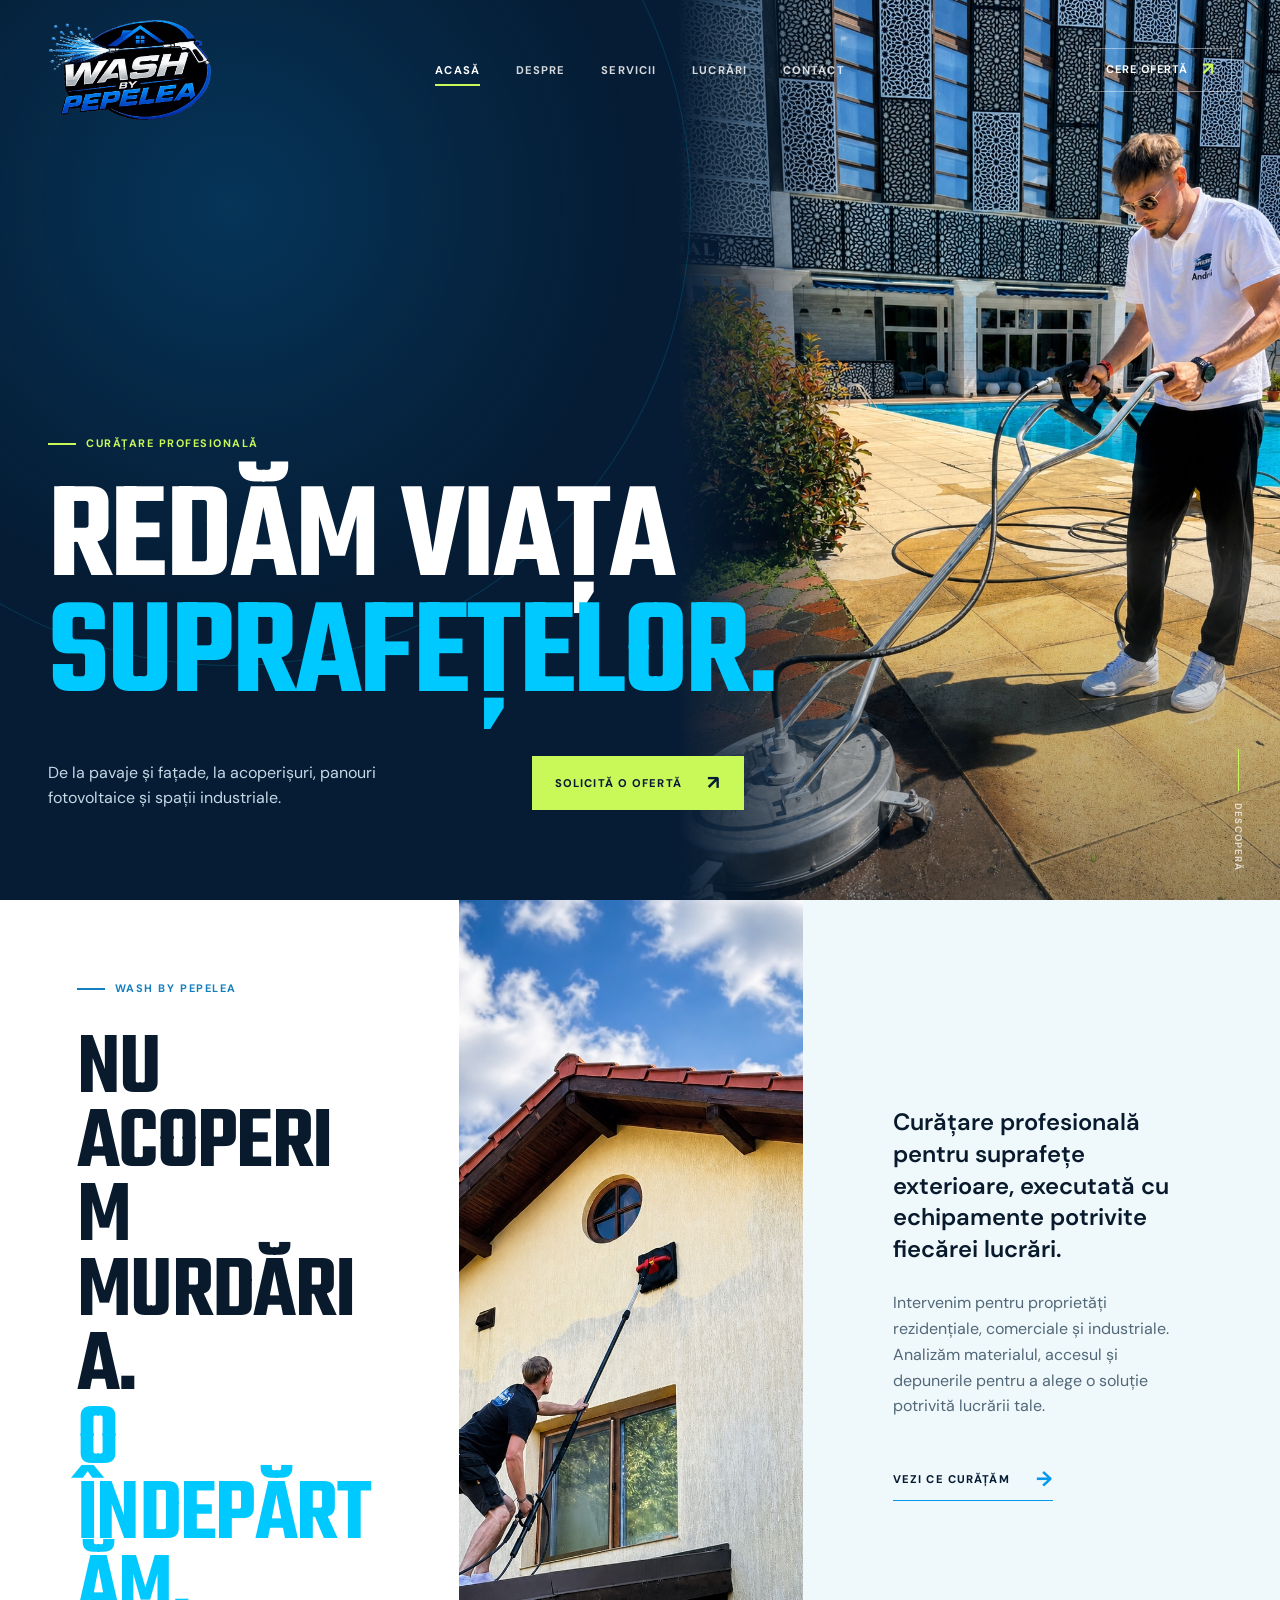
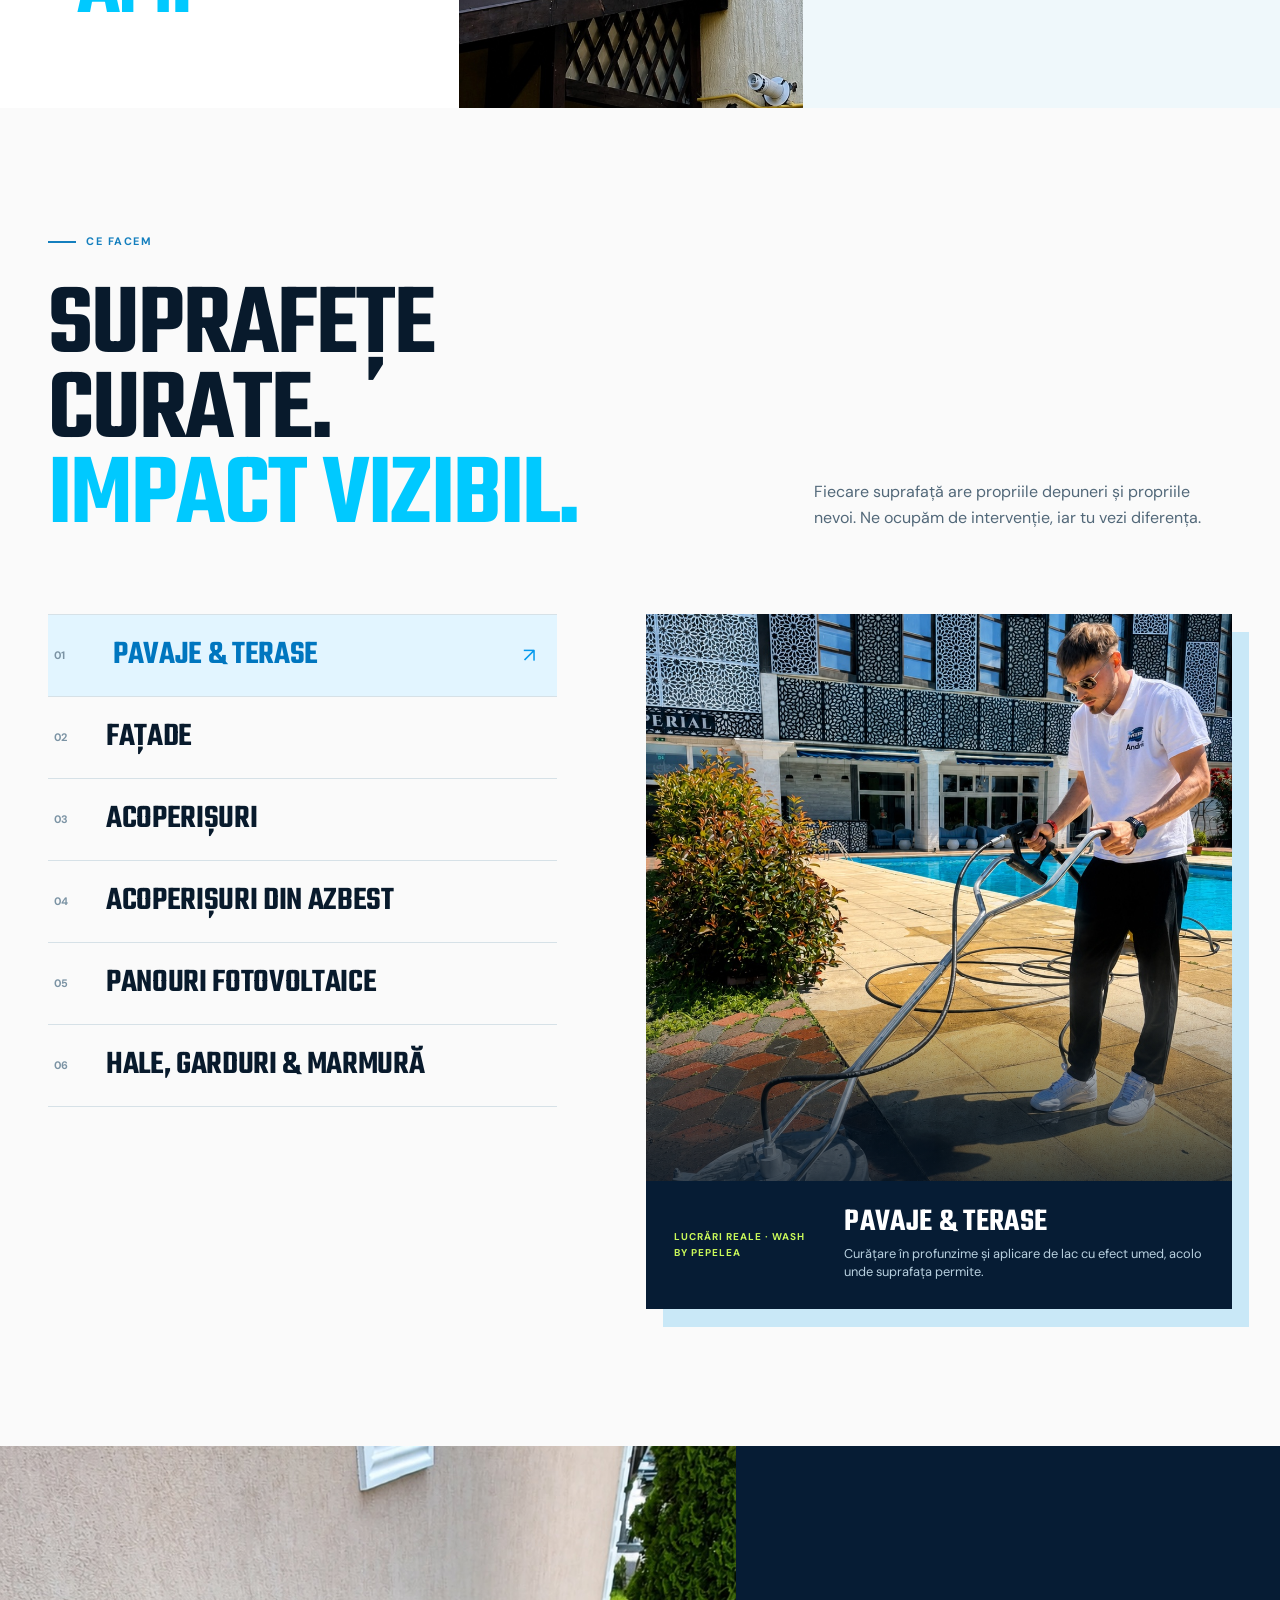
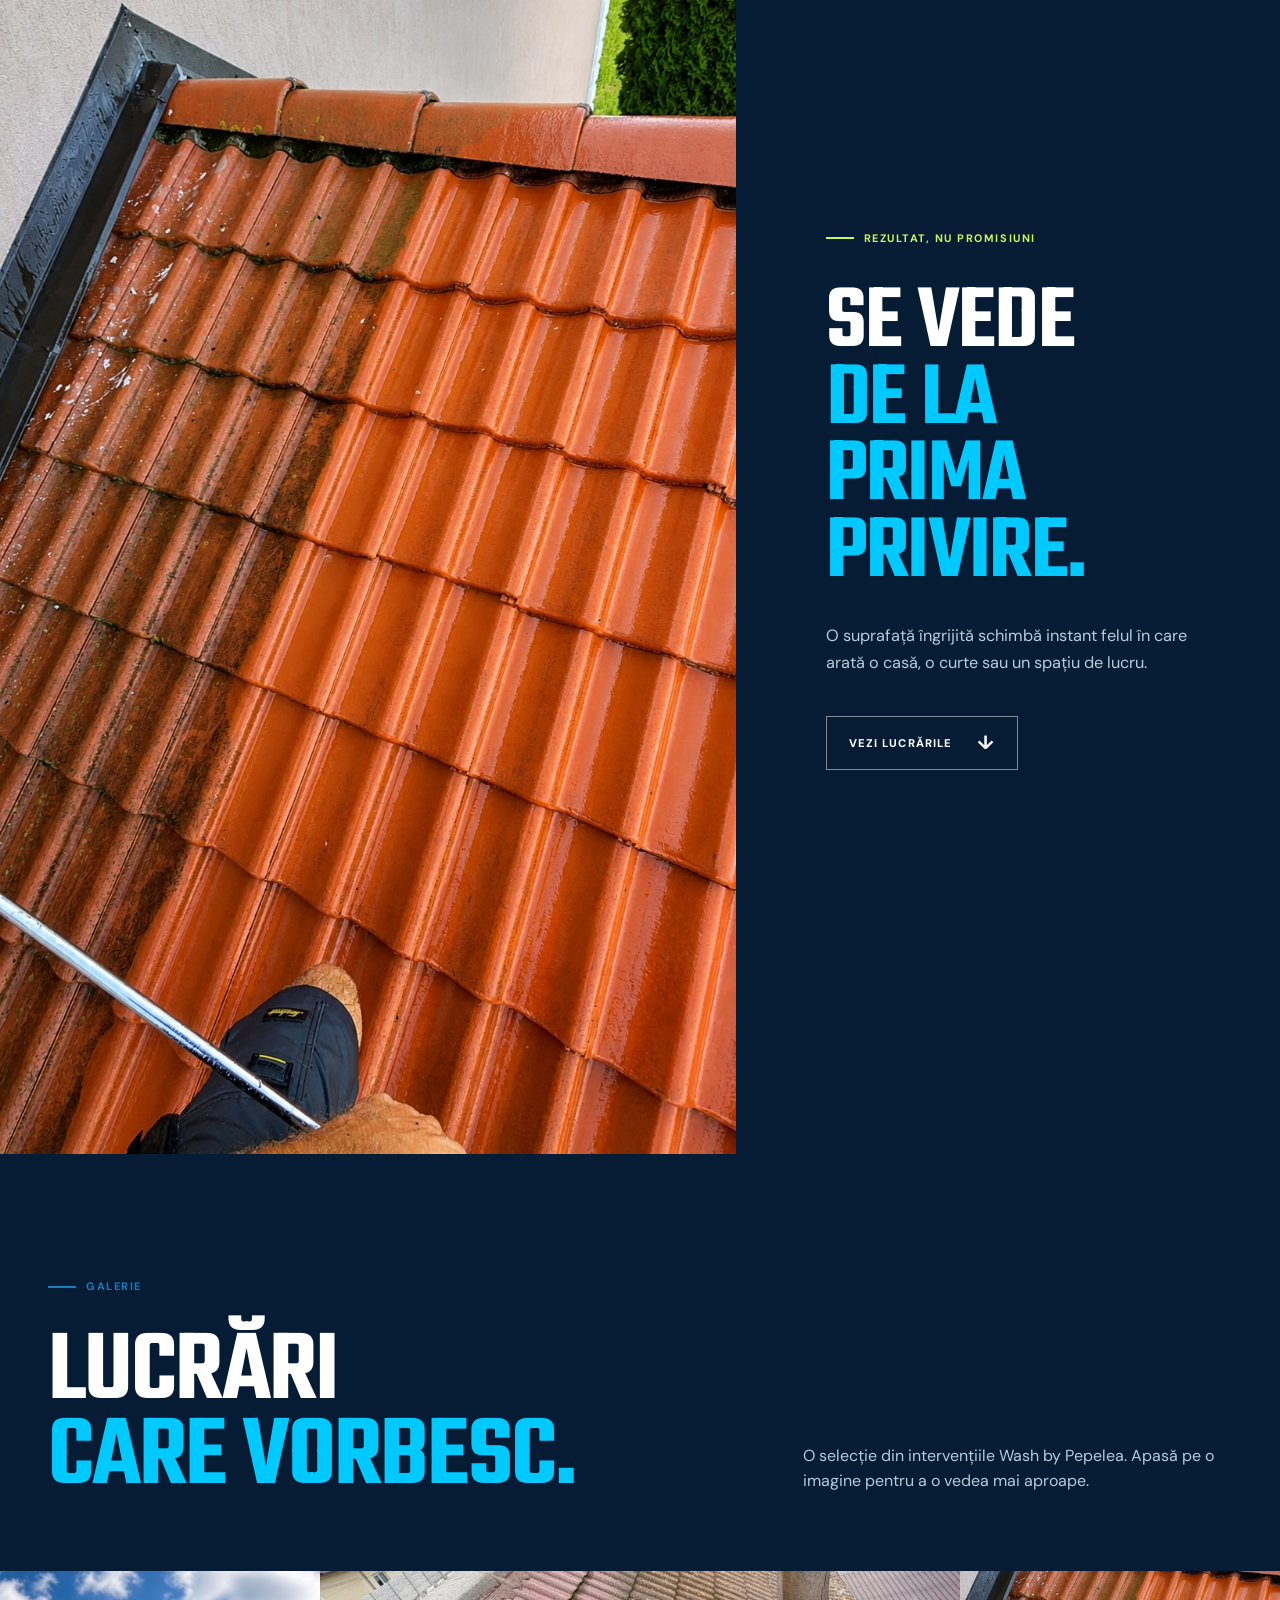
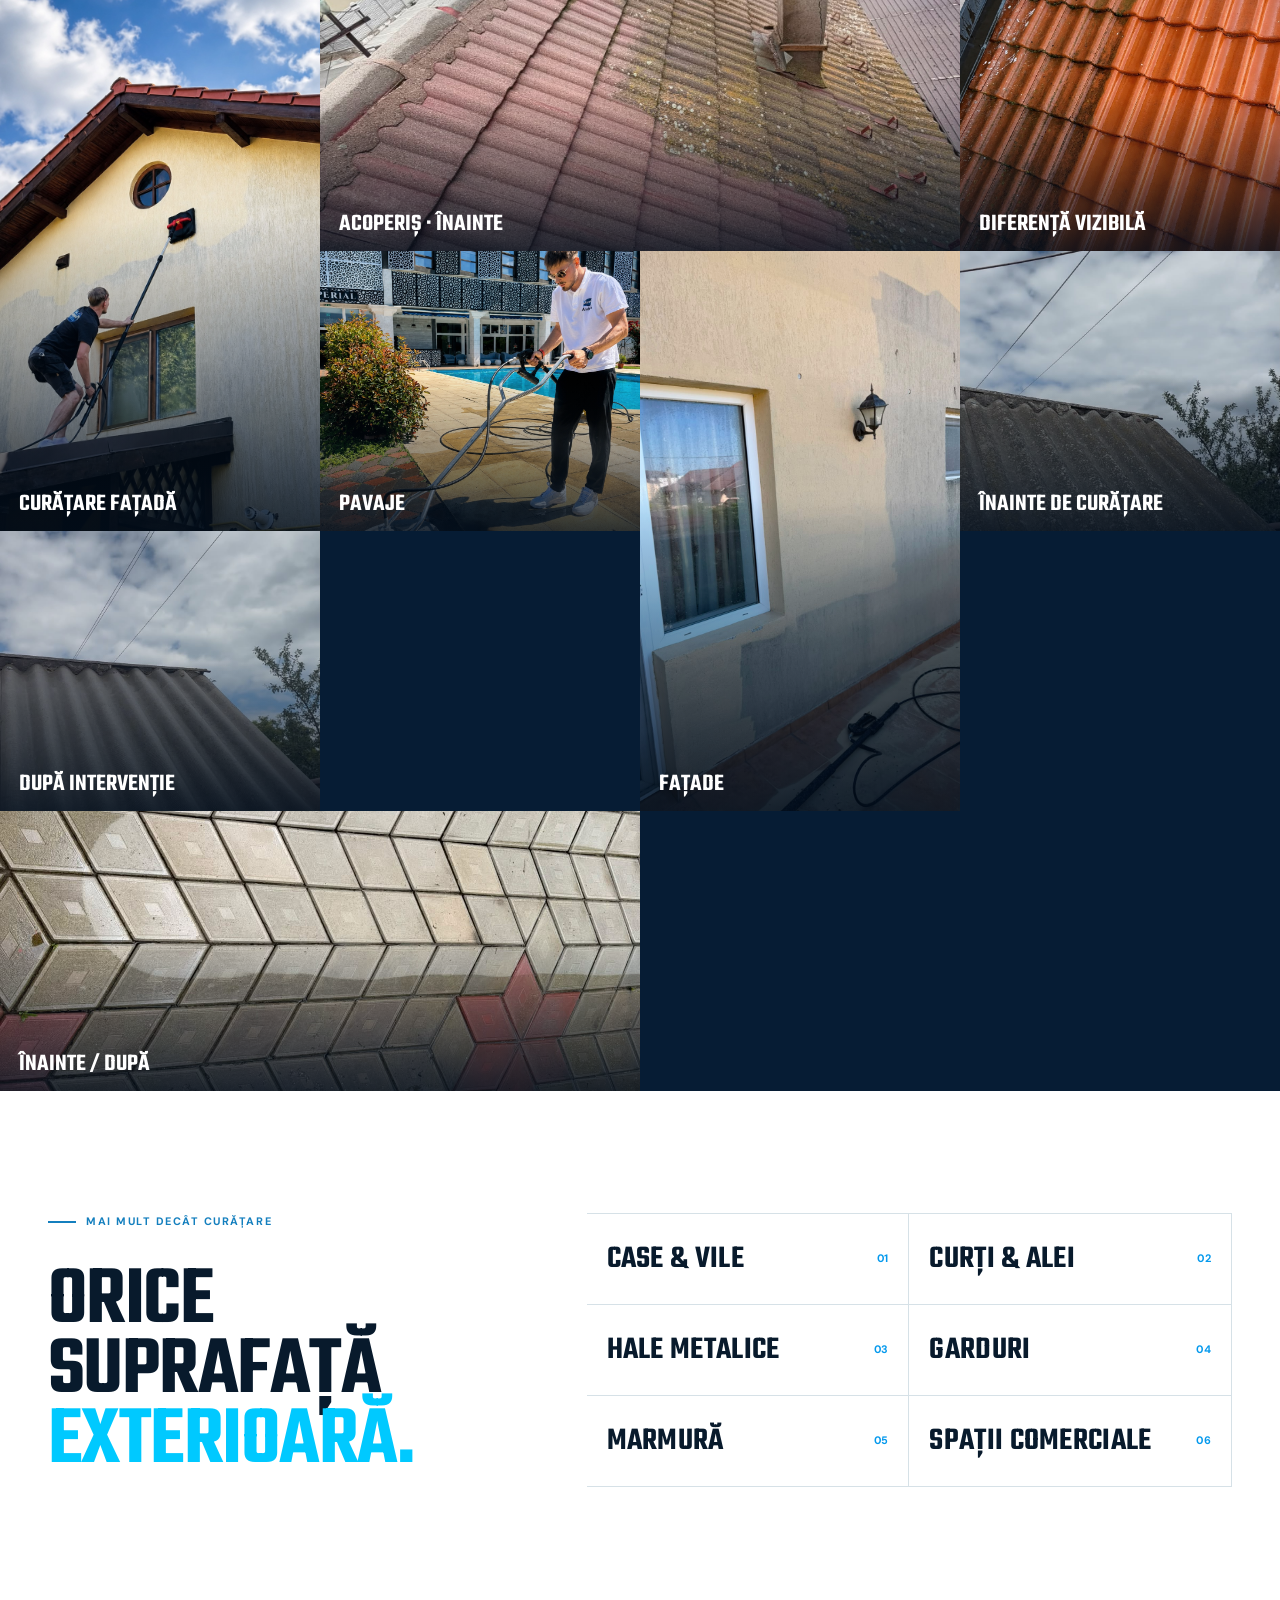
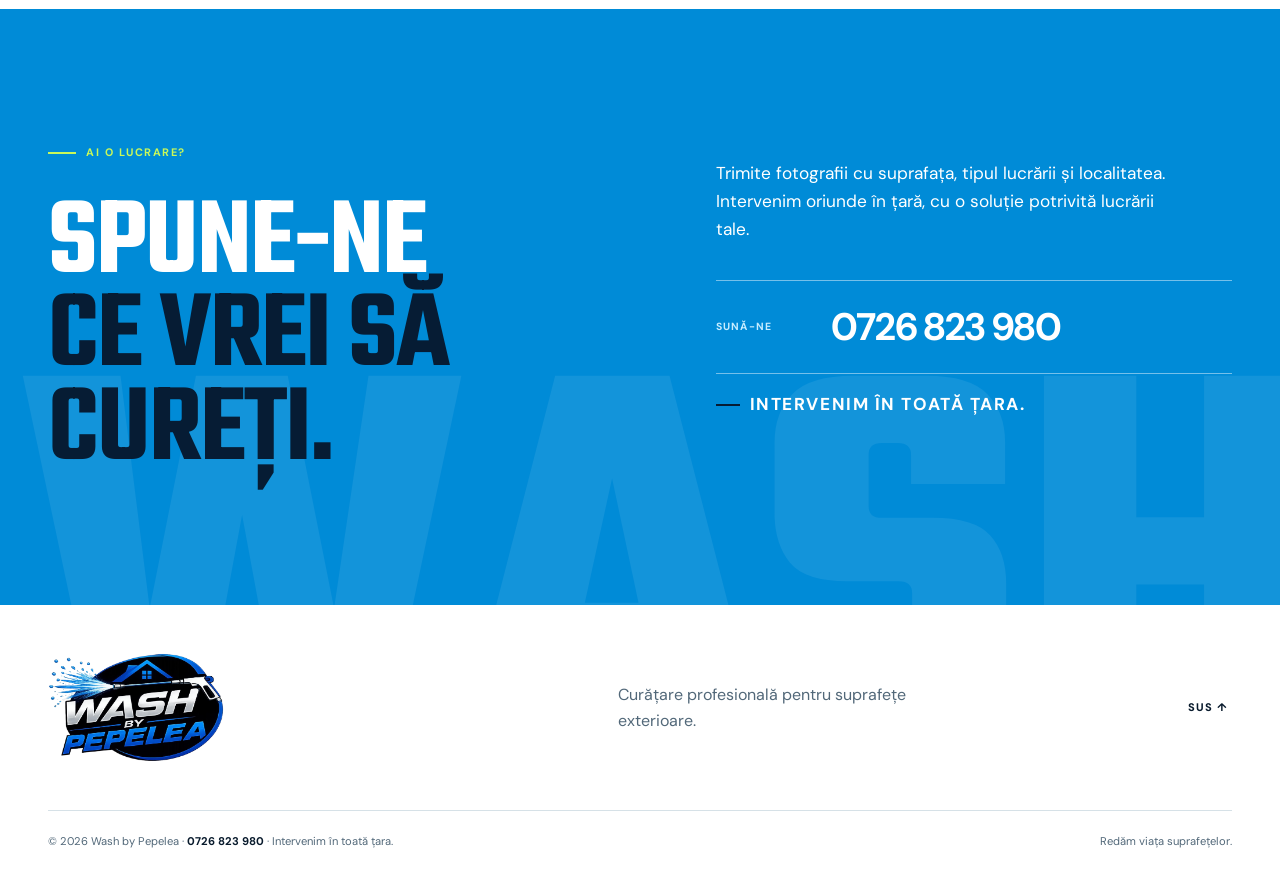
==== index.html @ 7934d878 "Add Wash by Pepelea contact number and national coverage" ====
<!doctype html>
<html lang="ro">
  <head>
    <meta charset="UTF-8" />
    <meta name="viewport" content="width=device-width, initial-scale=1.0" />
    <meta name="theme-color" content="#061c34" />
    <meta name="robots" content="index, follow" />
    <meta name="description" content="Wash by Pepelea redă viața suprafețelor: pavaje, fațade, acoperișuri, panouri fotovoltaice și suprafețe exterioare." />
    <meta property="og:type" content="website" />
    <meta property="og:locale" content="ro_RO" />
    <meta property="og:site_name" content="Wash by Pepelea" />
    <meta property="og:title" content="Wash by Pepelea | Redăm viața suprafețelor" />
    <meta property="og:description" content="Curățare profesională pentru pavaje, fațade, acoperișuri și multe alte suprafețe exterioare." />
    <meta property="og:url" content="https://site.invilabs.ro/washpepelea/" />
    <meta property="og:image" content="https://site.invilabs.ro/washpepelea/assets/wash-by-pepelea-logo.jpeg" />
    <meta name="twitter:card" content="summary_large_image" />
    <title>Wash by Pepelea | Redăm viața suprafețelor</title>
    <link rel="canonical" href="https://site.invilabs.ro/washpepelea/" />
    <script>
      if (window.location.hostname === "site.invilabs.ro") {
        const productionBase = document.createElement("base");
        productionBase.href = "/washpepelea/";
        document.head.append(productionBase);
      }
    </script>
    <link rel="preconnect" href="https://fonts.googleapis.com" />
    <link rel="preconnect" href="https://fonts.gstatic.com" crossorigin />
    <link href="https://fonts.googleapis.com/css2?family=DM+Sans:opsz,wght@9..40,400;9..40,500;9..40,600;9..40,700&family=Teko:wght@500;600;700&display=swap" rel="stylesheet" />
    <link rel="stylesheet" href="styles.css?v=20260821-11" />
  </head>
  <body>
    <a class="skip-link" href="#continut">Sari la conținut</a>

    <header class="site-header" data-header>
      <div class="nav-shell">
        <a class="brand" href="#acasa" aria-label="Wash by Pepelea — pagina principală">
          <img src="assets/wash-by-pepelea-logo-transparent.png" alt="Wash by Pepelea" width="164" height="102" />
        </a>
        <nav class="desktop-nav" aria-label="Navigația principală">
          <a class="is-active" href="#acasa">Acasă</a>
          <a href="#despre">Despre</a>
          <a href="#servicii">Servicii</a>
          <a href="#lucrari">Lucrări</a>
          <a href="#contact">Contact</a>
        </nav>
        <a class="nav-cta" href="#contact">Cere ofertă <span>↗</span></a>
        <button class="menu-toggle" type="button" aria-expanded="false" aria-controls="mobile-menu">
          <span class="sr-only">Deschide meniul</span><span></span><span></span>
        </button>
      </div>
      <nav class="mobile-menu" id="mobile-menu" aria-label="Meniu mobil" hidden>
        <a href="#acasa">Acasă</a><a href="#despre">Despre</a><a href="#servicii">Servicii</a><a href="#lucrari">Lucrări</a><a href="#contact">Contact</a>
        <a class="mobile-menu-cta" href="#contact">Cere ofertă <span>↗</span></a>
      </nav>
    </header>

    <main id="continut">
      <section class="hero" id="acasa" aria-labelledby="hero-title">
        <div class="hero-image" aria-hidden="true"><img src="assets/paving-cleaning-polished.jpeg" alt="" width="1086" height="1448" fetchpriority="high" /></div>
        <div class="hero-wash" aria-hidden="true"></div>
        <div class="hero-content container-wide">
          <p class="eyebrow eyebrow-light"><span></span> Curățare profesională</p>
          <h1 id="hero-title">Redăm viața<br /><em>suprafețelor.</em></h1>
          <div class="hero-bottom">
            <p>De la pavaje și fațade, la acoperișuri, panouri fotovoltaice și spații industriale.</p>
            <a class="button button-water" href="#contact">Solicită o ofertă <span>↗</span></a>
          </div>
        </div>
        <a class="hero-scroll" href="#despre" aria-label="Descoperă mai mult"><span></span> Descoperă</a>
      </section>

      <section class="intro-section" id="despre" aria-labelledby="intro-title">
        <div class="intro-copy">
          <p class="eyebrow"><span></span> WASH BY PEPELEA</p>
          <h2 id="intro-title">Nu acoperim murdăria.<br /><em>O îndepărtăm.</em></h2>
        </div>
        <div class="intro-media reveal"><img src="assets/facade-cleaning-polished.jpeg" alt="Specialist Wash by Pepelea curățând fațada unei case" loading="lazy" /></div>
        <div class="intro-details">
          <p class="intro-lede">Curățare profesională pentru suprafețe exterioare, executată cu echipamente potrivite fiecărei lucrări.</p>
          <p>Intervenim pentru proprietăți rezidențiale, comerciale și industriale. Analizăm materialul, accesul și depunerile pentru a alege o soluție potrivită lucrării tale.</p>
          <a class="text-link" href="#servicii">Vezi ce curățăm <span>→</span></a>
        </div>
      </section>

      <section class="services-section" id="servicii" aria-labelledby="services-title">
        <div class="container-wide services-heading">
          <div><p class="eyebrow"><span></span> Ce facem</p><h2 id="services-title">Suprafețe curate.<br /><em>Impact vizibil.</em></h2></div>
          <p>Fiecare suprafață are propriile depuneri și propriile nevoi. Ne ocupăm de intervenție, iar tu vezi diferența.</p>
        </div>
        <div class="container-wide services-workbench">
          <div class="service-list" aria-label="Servicii Wash by Pepelea">
            <button class="service-row is-active" type="button" data-service="Pavaje & terase" data-caption="Curățare în profunzime și aplicare de lac cu efect umed, acolo unde suprafața permite." data-image="assets/paving-cleaning-polished.jpeg" data-alt="Curățare profesională de pavaje cu echipament rotativ"><span>01</span><strong>Pavaje & terase</strong><i>↗</i></button>
            <button class="service-row" type="button" data-service="Fațade" data-caption="Îndepărtarea depunerilor de pe fațade și pereți exteriori." data-image="assets/facade-cleaning-polished.jpeg" data-alt="Curățarea unei fațade cu sistem profesional"><span>02</span><strong>Fațade</strong><i>↗</i></button>
            <button class="service-row" type="button" data-service="Acoperișuri" data-caption="Curățare adaptată pentru învelitori și zone greu accesibile." data-image="assets/roof-tiles-cleaning-polished.jpeg" data-alt="Acoperiș din țiglă în timpul curățării"><span>03</span><strong>Acoperișuri</strong><i>↗</i></button>
            <button class="service-row" type="button" data-service="Acoperișuri din azbest" data-caption="Intervențiile sunt analizate individual, în funcție de material și de specificul lucrării." data-image="assets/roof-asbestos-after.jpeg" data-alt="Acoperiș curățat"><span>04</span><strong>Acoperișuri din azbest</strong><i>↗</i></button>
            <button class="service-row" type="button" data-service="Panouri fotovoltaice" data-caption="Curățare pentru îndepărtarea prafului și depunerilor de pe panouri." data-image="assets/facade-before-after.jpeg" data-alt="Lucrare exterioară în desfășurare"><span>05</span><strong>Panouri fotovoltaice</strong><i>↗</i></button>
            <button class="service-row" type="button" data-service="Hale, garduri & marmură" data-caption="Interior sau exterior, pentru suprafețe metalice, garduri, marmură și multe altele." data-image="assets/paving-before-after.jpeg" data-alt="Pavaj cu diferență vizibilă înainte și după curățare"><span>06</span><strong>Hale, garduri & marmură</strong><i>↗</i></button>
          </div>
          <figure class="service-preview" aria-live="polite">
            <div class="preview-media"><img id="service-image" src="assets/paving-cleaning-polished.jpeg" alt="Curățare profesională de pavaje cu echipament rotativ" /></div>
            <figcaption><span>Lucrări reale · Wash by Pepelea</span><div><strong id="service-name">Pavaje & terase</strong><p id="service-caption">Curățare în profunzime și aplicare de lac cu efect umed, acolo unde suprafața permite.</p></div></figcaption>
          </figure>
        </div>
      </section>

      <section class="proof-section" aria-labelledby="proof-title">
        <div class="proof-image"><img src="assets/roof-tiles-cleaning-polished.jpeg" alt="Acoperiș de țiglă în timpul curățării" loading="lazy" /></div>
        <div class="proof-copy">
          <p class="eyebrow eyebrow-light"><span></span> REZULTAT, NU PROMISIUNI</p>
          <h2 id="proof-title">Se vede<br /><em>de la prima privire.</em></h2>
          <p>O suprafață îngrijită schimbă instant felul în care arată o casă, o curte sau un spațiu de lucru.</p>
          <a class="button button-outline" href="#lucrari">Vezi lucrările <span>↓</span></a>
        </div>
      </section>

      <section class="gallery-section" id="lucrari" aria-labelledby="gallery-title">
        <div class="gallery-heading container-wide"><div><p class="eyebrow"><span></span> Galerie</p><h2 id="gallery-title">Lucrări<br /><em>care vorbesc.</em></h2></div><p>O selecție din intervențiile Wash by Pepelea. Apasă pe o imagine pentru a o vedea mai aproape.</p></div>
        <div class="gallery-grid">
          <button class="gallery-item gallery-tall" type="button" data-full="assets/facade-cleaning-polished.jpeg" data-caption="Curățare fațadă"><img src="assets/facade-cleaning-polished.jpeg" alt="Curățare profesională de fațadă" loading="lazy" /><span>Curățare fațadă</span></button>
          <button class="gallery-item gallery-wide" type="button" data-full="assets/roof-before.jpeg" data-caption="Acoperiș înainte de intervenție"><img src="assets/roof-before.jpeg" alt="Acoperiș cu depuneri înainte de curățare" loading="lazy" /><span>Acoperiș · înainte</span></button>
          <button class="gallery-item" type="button" data-full="assets/roof-tiles-cleaning-polished.jpeg" data-caption="Rezultat în timpul curățării"><img src="assets/roof-tiles-cleaning-polished.jpeg" alt="Acoperiș cu o zonă curățată" loading="lazy" /><span>Diferență vizibilă</span></button>
          <button class="gallery-item" type="button" data-full="assets/paving-cleaning-polished.jpeg" data-caption="Curățare pavaje"><img src="assets/paving-cleaning-polished.jpeg" alt="Specialist curățând pavaje cu echipament profesional" loading="lazy" /><span>Pavaje</span></button>
          <button class="gallery-item gallery-tall" type="button" data-full="assets/facade-before-after.jpeg" data-caption="Fațadă în proces de curățare"><img src="assets/facade-before-after.jpeg" alt="Fațadă înainte și după zona curățată" loading="lazy" /><span>Fațade</span></button>
          <button class="gallery-item" type="button" data-full="assets/roof-asbestos-before.jpeg" data-caption="Acoperiș înainte de intervenție"><img src="assets/roof-asbestos-before.jpeg" alt="Acoperiș cu depuneri înainte de curățare" loading="lazy" /><span>Înainte de curățare</span></button>
          <button class="gallery-item" type="button" data-full="assets/roof-asbestos-after.jpeg" data-caption="Acoperiș după intervenție"><img src="assets/roof-asbestos-after.jpeg" alt="Acoperiș curățat" loading="lazy" /><span>După intervenție</span></button>
          <button class="gallery-item gallery-wide" type="button" data-full="assets/paving-before-after.jpeg" data-caption="Pavaj înainte și după curățare"><img src="assets/paving-before-after.jpeg" alt="Diferență înainte și după pe pavaj" loading="lazy" /><span>Înainte / după</span></button>
        </div>
      </section>

      <dialog class="lightbox" id="lightbox" aria-labelledby="lightbox-caption">
        <button class="lightbox-close" type="button" aria-label="Închide imaginea">×</button>
        <img id="lightbox-image" src="assets/facade-cleaning.jpeg" alt="Lucrare Wash by Pepelea" />
        <p id="lightbox-caption"></p>
      </dialog>

      <section class="surfaces-section" aria-labelledby="surfaces-title">
        <div class="container-wide surfaces-layout"><div><p class="eyebrow"><span></span> Mai mult decât curățare</p><h2 id="surfaces-title">Orice suprafață<br /><em>exterioară.</em></h2></div><ul aria-label="Tipuri de suprafețe"><li>Case & vile <span>01</span></li><li>Curți & alei <span>02</span></li><li>Hale metalice <span>03</span></li><li>Garduri <span>04</span></li><li>Marmură <span>05</span></li><li>Spații comerciale <span>06</span></li></ul></div>
      </section>

      <section class="contact-section" id="contact" aria-labelledby="contact-title">
        <div class="contact-watermark" aria-hidden="true">WASH</div>
        <div class="container-wide contact-layout">
          <div><p class="eyebrow eyebrow-light"><span></span> Ai o lucrare?</p><h2 id="contact-title">Spune-ne<br /><em>ce vrei să cureți.</em></h2></div>
          <div class="contact-details"><p>Trimite fotografii cu suprafața, tipul lucrării și localitatea. Intervenim oriunde în țară, cu o soluție potrivită lucrării tale.</p><div class="contact-pending"><span>Sună-ne</span><a class="contact-phone" href="tel:+40726823980" aria-label="Sună Wash by Pepelea la 0726 823 980">0726 823 980</a></div><p class="contact-coverage">Intervenim în toată țara.</p></div>
        </div>
      </section>
    </main>

    <footer class="site-footer">
      <div class="container-wide footer-main"><a class="footer-brand" href="#acasa"><img src="assets/wash-by-pepelea-logo-transparent.png" alt="Wash by Pepelea" width="176" height="109" /></a><p>Curățare profesională pentru suprafețe exterioare.</p><a class="footer-top" href="#acasa">Sus ↑</a></div>
      <div class="container-wide footer-bottom"><span>© <span id="year"></span> Wash by Pepelea · <a href="tel:+40726823980" aria-label="Sună Wash by Pepelea la 0726 823 980">0726 823 980</a> · Intervenim în toată țara.</span><span>Redăm viața suprafețelor.</span></div>
    </footer>

    <script src="script.js?v=20260820-1"></script>
  </body>
</html>
---- styles.css ----
:root {
  --navy: #061c34;
  --navy-deep: #031323;
  --blue: #0499ed;
  --blue-bright: #00c9ff;
  --foam: #eff8fb;
  --paper: #fafafa;
  --ink: #081a2c;
  --muted: #526879;
  --line: #d6e1e7;
  --lime: #c9f859;
  --display: "Teko", sans-serif;
  --body: "DM Sans", sans-serif;
  --wide: min(1360px, calc(100% - 96px));
  --ease: cubic-bezier(.16, 1, .3, 1);
}

* { box-sizing: border-box; }
html { scroll-behavior: smooth; scroll-padding-top: 136px; }
body { margin: 0; overflow-x: hidden; background: var(--paper); color: var(--ink); font-family: var(--body); font-size: 16px; line-height: 1.62; }
body.menu-open { overflow: hidden; }
img { display: block; max-width: 100%; }
button, a { font: inherit; }
button { color: inherit; }
a { color: inherit; }
.container-wide { width: var(--wide); margin-inline: auto; }
.sr-only { position: absolute; width: 1px; height: 1px; padding: 0; margin: -1px; overflow: hidden; clip: rect(0, 0, 0, 0); white-space: nowrap; border: 0; }
.skip-link { position: fixed; z-index: 1000; top: 12px; left: 12px; padding: 11px 16px; background: var(--lime); color: var(--navy); font-weight: 800; text-decoration: none; transform: translateY(-180%); }
.skip-link:focus { transform: translateY(0); }
:focus-visible { outline: 3px solid var(--lime); outline-offset: 4px; }
h1, h2, h3, p { margin-top: 0; }
h1, h2, h3 { font-family: var(--display); font-weight: 600; line-height: .83; letter-spacing: -.018em; overflow-wrap: anywhere; text-wrap: balance; }
h1 em, h2 em { color: var(--blue-bright); font-style: normal; }
h2 { margin-bottom: 0; font-size: clamp(4.2rem, 8vw, 8.5rem); text-transform: uppercase; }
.eyebrow { display: flex; align-items: center; gap: 10px; margin: 0; color: #147fbe; font-size: .68rem; font-weight: 700; letter-spacing: .14em; text-transform: uppercase; }
.eyebrow span { width: 28px; height: 2px; background: currentColor; }
.eyebrow-light { color: var(--lime); }

.site-header { position: fixed; z-index: 80; top: 0; right: 0; left: 0; padding: 19px 0; color: white; transition: background .25s ease, box-shadow .25s ease, padding .25s ease; }
.site-header.is-scrolled { padding-block: 10px; background: rgba(3, 19, 35, .95); box-shadow: 0 4px 20px rgba(0,0,0,.18); backdrop-filter: blur(14px); }
.nav-shell { display: grid; width: var(--wide); min-height: 58px; margin: auto; grid-template-columns: 190px 1fr 190px; align-items: center; }
.brand { display: inline-flex; width: 164px; align-items: center; justify-content: center; line-height: 0; transition: width .28s var(--ease); }
.brand img { width: 164px; height: auto; object-fit: contain; transition: width .28s var(--ease); }
.site-header.is-scrolled .brand, .site-header.is-scrolled .brand img { width: 116px; }
.desktop-nav { display: flex; align-items: center; justify-content: center; gap: clamp(20px, 2.8vw, 45px); }
.desktop-nav a { position: relative; padding: 9px 0; color: rgba(255,255,255,.83); font-size: .7rem; font-weight: 700; letter-spacing: .1em; text-decoration: none; text-transform: uppercase; transition: color .2s ease; }
.desktop-nav a::after { position: absolute; right: 0; bottom: 2px; left: 0; height: 2px; background: var(--lime); content: ""; transform: scaleX(0); transform-origin: left; transition: transform .25s var(--ease); }
.desktop-nav a:hover, .desktop-nav a.is-active { color: white; }
.desktop-nav a:hover::after, .desktop-nav a.is-active::after { transform: scaleX(1); }
.nav-cta { justify-self: end; display: inline-flex; align-items: center; gap: 14px; padding: 12px 16px; border: 1px solid rgba(255,255,255,.42); color: white; font-size: .69rem; font-weight: 700; letter-spacing: .09em; text-decoration: none; text-transform: uppercase; transition: background .2s ease, color .2s ease; }
.nav-cta span { color: var(--lime); font-size: 1.15rem; line-height: .5; }
.nav-cta:hover { background: var(--lime); color: var(--navy); }
.nav-cta:hover span { color: inherit; }
.menu-toggle, .mobile-menu { display: none; }
.mobile-menu[hidden] { display: none !important; }

.hero { position: relative; display: flex; min-height: max(740px, 100svh); overflow: hidden; align-items: flex-end; background: var(--navy); color: white; }
.hero-image { position: absolute; z-index: 0; top: 0; right: 0; bottom: 0; width: min(47vw, 740px); overflow: hidden; }
.hero-image::after { position: absolute; inset: 0; background: linear-gradient(90deg, var(--navy), transparent 27%), linear-gradient(0deg, rgba(3,19,35,.38), transparent 42%); content: ""; }
.hero-image img { width: 100%; height: 100%; object-fit: cover; object-position: 54% center; }
.hero-wash { position: absolute; z-index: 0; top: -20vw; left: -18vw; width: 72vw; height: 72vw; border: 1px solid rgba(0,201,255,.16); border-radius: 50%; background: radial-gradient(circle, rgba(4,153,237,.2), transparent 63%); pointer-events: none; }
.hero-content { position: relative; z-index: 1; padding-bottom: clamp(86px, 10vh, 130px); }
.hero h1 { max-width: 850px; margin: 32px 0 40px; font-size: clamp(5.1rem, 10.9vw, 11.8rem); color: white; text-transform: uppercase; }
.hero-bottom { display: flex; max-width: 710px; align-items: end; gap: clamp(30px, 6vw, 86px); }
.hero-bottom p { max-width: 37ch; margin: 0; color: #c4d8e5; font-size: clamp(.9rem, 1.25vw, 1.06rem); line-height: 1.52; }
.button { display: inline-flex; min-height: 54px; align-items: center; justify-content: center; gap: 25px; padding: 0 22px; border: 1px solid transparent; font-size: .7rem; font-weight: 800; letter-spacing: .1em; text-decoration: none; text-transform: uppercase; transition: transform .23s var(--ease), background .23s ease, color .23s ease; }
.button span { font-size: 1.2rem; line-height: .5; }
.button:hover { transform: translateY(-3px); }
.button-water { background: var(--lime); color: var(--navy); }
.button-water:hover { background: white; }
.hero-scroll { position: absolute; z-index: 1; right: 34px; bottom: 28px; display: flex; align-items: center; gap: 12px; color: rgba(255,255,255,.7); font-size: .61rem; font-weight: 700; letter-spacing: .12em; text-decoration: none; text-transform: uppercase; writing-mode: vertical-rl; }
.hero-scroll span { width: 1px; height: 42px; background: var(--lime); }

.intro-section { display: grid; min-height: 770px; grid-template-columns: 1.04fr .78fr 1.08fr; background: white; }
.intro-section > *, .proof-section > * { min-width: 0; }
.intro-copy { display: flex; flex-direction: column; justify-content: center; padding: 80px clamp(45px, 6vw, 105px); }
.intro-copy h2 { margin-top: 36px; font-size: clamp(4.3rem, 7vw, 7.3rem); }
.intro-media { min-height: 100%; overflow: hidden; background: var(--navy); }
.intro-media img { width: 100%; height: 100%; object-fit: cover; object-position: 52% 35%; }
.intro-details { display: flex; flex-direction: column; justify-content: center; padding: 82px clamp(45px, 7vw, 120px); background: var(--foam); }
.intro-details p:not(.intro-lede) { max-width: 41ch; color: var(--muted); }
.intro-lede { max-width: 22ch; margin-bottom: 24px; font-size: clamp(1.25rem, 1.85vw, 1.68rem); font-weight: 600; line-height: 1.34; }
.text-link { display: inline-flex; width: fit-content; min-height: 44px; align-items: center; gap: 26px; margin-top: 22px; border-bottom: 1px solid var(--blue); color: var(--navy); font-size: .7rem; font-weight: 800; letter-spacing: .1em; text-decoration: none; text-transform: uppercase; }
.text-link span { color: var(--blue); font-size: 1.3rem; transition: transform .25s var(--ease); }
.text-link:hover span { transform: translateX(7px); }

.services-section { padding: 125px 0 137px; background: var(--paper); }
.services-heading { display: grid; margin-bottom: 74px; grid-template-columns: 1.15fr .85fr; gap: 74px; align-items: end; }
.services-heading h2 { margin-top: 34px; }
.services-heading > p { max-width: 38ch; margin: 0 0 9px auto; color: var(--muted); }
.services-workbench { display: grid; grid-template-columns: .93fr 1.07fr; gap: clamp(44px, 7vw, 112px); align-items: start; }
.service-list { border-top: 1px solid var(--line); }
.service-row { display: grid; width: 100%; min-height: 82px; padding: 11px 6px; border: 0; border-bottom: 1px solid var(--line); background: transparent; grid-template-columns: 42px 1fr 28px; align-items: center; gap: 10px; cursor: pointer; text-align: left; }
.service-row span { color: #7b93a4; font-size: .68rem; font-weight: 700; }
.service-row strong { color: var(--ink); font-family: var(--display); font-size: clamp(1.75rem, 2.6vw, 2.45rem); font-weight: 600; letter-spacing: -.01em; line-height: .9; text-transform: uppercase; transition: color .2s ease, transform .25s var(--ease); }
.service-row i { color: var(--blue); font-size: 1.25rem; font-style: normal; opacity: 0; transform: translate(-8px, 8px); transition: opacity .2s ease, transform .25s var(--ease); }
.service-row:hover, .service-row.is-active, .service-row:focus-visible { background: #e2f5ff; outline: none; }
.service-row:hover strong, .service-row.is-active strong { color: #0076bf; transform: translateX(7px); }
.service-row:hover i, .service-row.is-active i { opacity: 1; transform: translate(0,0); }
.service-preview { position: sticky; top: 100px; margin: 0; background: var(--navy); color: white; box-shadow: 17px 18px 0 #c9e8f7; }
.preview-media { position: relative; height: min(63vh, 652px); overflow: hidden; }
.preview-media::after { position: absolute; inset: auto 0 0; height: 35%; background: linear-gradient(transparent, rgba(3,19,35,.78)); content: ""; pointer-events: none; }
.preview-media img { width: 100%; height: 100%; object-fit: cover; object-position: center; transition: opacity .2s ease, transform .45s var(--ease); }
.preview-media img.is-changing { opacity: .2; transform: scale(1.025); }
.service-preview figcaption { display: grid; min-height: 128px; padding: 22px 28px; grid-template-columns: 145px 1fr; gap: 25px; align-items: center; }
.service-preview figcaption > span { color: var(--lime); font-size: .62rem; font-weight: 700; letter-spacing: .1em; text-transform: uppercase; }
.service-preview strong { display: block; font-family: var(--display); font-size: 2rem; font-weight: 600; letter-spacing: .01em; line-height: .9; text-transform: uppercase; }
.service-preview p { margin: 8px 0 0; color: #b8d0df; font-size: .8rem; line-height: 1.45; }

.proof-section { display: grid; min-height: 720px; grid-template-columns: 1.15fr .85fr; background: var(--navy); color: white; }
.proof-image { min-height: 650px; overflow: hidden; }
.proof-image img { width: 100%; height: 100%; object-fit: cover; object-position: center; }
.proof-copy { display: flex; flex-direction: column; justify-content: center; padding: 90px clamp(50px, 7vw, 130px); }
.proof-copy h2 { margin: 39px 0 31px; color: white; font-size: clamp(4.8rem, 7.2vw, 7.6rem); }
.proof-copy > p:not(.eyebrow) { max-width: 37ch; color: #b4ccdc; font-size: 1.02rem; }
.button-outline { width: fit-content; margin-top: 24px; border-color: rgba(255,255,255,.48); color: white; }
.button-outline:hover { border-color: var(--lime); background: var(--lime); color: var(--navy); }

.gallery-section { padding-top: 124px; background: var(--navy); color: white; }
.gallery-heading { display: grid; margin-bottom: 70px; grid-template-columns: 1.05fr .95fr; gap: 72px; align-items: end; }
.gallery-heading h2 { margin-top: 36px; color: white; }
.gallery-heading > p { max-width: 39ch; margin: 0 0 7px auto; color: #b4ccdc; }
.gallery-grid { display: grid; grid-auto-flow: dense; grid-auto-rows: 280px; grid-template-columns: repeat(4, 1fr); }
.gallery-item { position: relative; overflow: hidden; padding: 0; border: 0; background: #0d3151; cursor: zoom-in; }
.gallery-item.gallery-tall { grid-row: span 2; }
.gallery-item.gallery-wide { grid-column: span 2; }
.gallery-item img { width: 100%; height: 100%; object-fit: cover; filter: saturate(.91); transition: transform .68s var(--ease), filter .32s ease; }
.gallery-item::after { position: absolute; inset: 0; background: linear-gradient(180deg, transparent 44%, rgba(2,14,28,.82)); content: ""; pointer-events: none; }
.gallery-item span { position: absolute; z-index: 1; right: 19px; bottom: 16px; left: 19px; color: white; font-family: var(--display); font-size: 1.5rem; font-weight: 600; line-height: .9; text-align: left; text-transform: uppercase; }
.gallery-item:hover img, .gallery-item:focus-visible img { filter: saturate(1.08); transform: scale(1.055); }
.gallery-item:focus-visible { outline: 4px solid var(--lime); outline-offset: -4px; }
.lightbox { width: min(1000px, 92vw); max-width: none; padding: 0; border: 0; background: transparent; color: white; }
.lightbox::backdrop { background: rgba(2,13,27,.94); backdrop-filter: blur(8px); }
.lightbox img { width: 100%; max-height: 78vh; object-fit: contain; background: var(--navy); box-shadow: 15px 17px 0 rgba(0,201,255,.19); }
.lightbox p { margin: 17px 0 0; font-family: var(--display); font-size: 1.55rem; font-weight: 600; text-transform: uppercase; }
.lightbox-close { position: fixed; top: 22px; right: 27px; display: grid; width: 48px; height: 48px; place-items: center; padding: 0; border: 1px solid rgba(255,255,255,.6); background: var(--navy); color: white; cursor: pointer; font-size: 2rem; line-height: 1; }

.surfaces-section { padding: 122px 0; background: white; }
.surfaces-layout { display: grid; grid-template-columns: .82fr 1.18fr; gap: 90px; }
.surfaces-layout h2 { margin-top: 36px; font-size: clamp(4.2rem, 6.6vw, 7rem); }
.surfaces-layout ul { display: grid; margin: 0; padding: 0; grid-template-columns: repeat(2, 1fr); border-top: 1px solid var(--line); list-style: none; }
.surfaces-layout li { display: flex; min-height: 91px; align-items: center; justify-content: space-between; padding: 0 20px; border-right: 1px solid var(--line); border-bottom: 1px solid var(--line); font-family: var(--display); font-size: 2rem; font-weight: 600; letter-spacing: .01em; line-height: .9; text-transform: uppercase; }
.surfaces-layout li span { color: var(--blue); font-family: var(--body); font-size: .68rem; font-weight: 700; }

.contact-section { position: relative; overflow: hidden; padding: 135px 0 126px; background: #008bd7; color: white; }
.contact-watermark { position: absolute; right: -3vw; bottom: -14vw; color: rgba(255,255,255,.075); font-family: var(--display); font-size: 42vw; font-weight: 700; line-height: .72; pointer-events: none; }
.contact-layout { position: relative; display: grid; grid-template-columns: 1fr .9fr; gap: 94px; }
.contact-layout h2 { margin-top: 37px; color: white; font-size: clamp(5.1rem, 8.8vw, 9.4rem); }
.contact-layout h2 em { color: var(--navy); }
.contact-details { padding-top: 16px; }
.contact-details > p { max-width: 39ch; margin-bottom: 36px; color: white; font-size: 1.08rem; }
.contact-pending { display: grid; min-height: 94px; padding: 18px 0; border-top: 1px solid rgba(255,255,255,.46); border-bottom: 1px solid rgba(255,255,255,.46); grid-template-columns: 95px 1fr; gap: 20px; align-items: center; }
.contact-pending span { color: #c7edff; font-size: .65rem; font-weight: 700; letter-spacing: .12em; text-transform: uppercase; }
.contact-phone { display: inline-flex; width: fit-content; color: white; font-size: clamp(1.85rem, 3.1vw, 2.4rem); font-weight: 700; letter-spacing: -.035em; line-height: 1.08; text-decoration: none; transition: color .2s ease, transform .2s var(--ease); }
.contact-phone:hover { color: var(--navy); transform: translateX(4px); }
.contact-coverage { display: flex; align-items: center; gap: 10px; margin: 17px 0 0; color: #d9f3ff; font-size: .72rem; font-weight: 700; letter-spacing: .09em; text-transform: uppercase; }
.contact-coverage::before { width: 24px; height: 2px; background: var(--navy); content: ""; }

.site-footer { background: white; }
.footer-main { display: grid; min-height: 205px; grid-template-columns: 1fr 1fr auto; gap: 40px; align-items: center; }
.footer-brand { display: block; width: 176px; line-height: 0; }
.footer-brand img { width: 176px; height: auto; object-fit: contain; }
.footer-main > p { max-width: 32ch; margin: 0; color: var(--muted); }
.footer-top { display: inline-flex; min-width: 44px; min-height: 44px; align-items: center; color: var(--ink); font-size: .69rem; font-weight: 800; letter-spacing: .1em; text-decoration: none; text-transform: uppercase; }
.footer-top:hover { color: var(--blue); }
.footer-bottom { display: flex; min-height: 61px; align-items: center; justify-content: space-between; border-top: 1px solid var(--line); color: var(--muted); font-size: .7rem; }
.footer-bottom a { color: var(--ink); font-weight: 700; text-decoration: none; }
.footer-bottom a:hover { color: var(--blue); }

@media (max-width: 1100px) {
  :root { --wide: min(100% - 64px, 1080px); }
  .nav-shell { grid-template-columns: 160px 1fr 150px; }
  .brand { width: 148px; }.brand img { width: 148px; }
  .desktop-nav { gap: 21px; }
  .nav-cta { gap: 8px; padding: 11px 10px; }
  .intro-section { grid-template-columns: .92fr .75fr 1fr; }
  .intro-copy { padding-inline: 38px; }.intro-details { padding-inline: 42px; }
  .services-workbench { grid-template-columns: .88fr 1.12fr; gap: 43px; }
  .service-row strong { font-size: 2rem; }
  .gallery-grid { grid-auto-rows: 240px; grid-template-columns: repeat(3, 1fr); }
}

@media (max-width: 860px) {
  :root { --wide: calc(100% - 40px); }
  body { padding-bottom: 64px; }
  .site-header { padding-block: 11px; }.site-header.is-scrolled { padding-block: 8px; }
  .nav-shell { min-height: 56px; grid-template-columns: 1fr 52px; }
  .brand { width: 184px; }.brand img { width: 184px; height: auto; }
  .desktop-nav, .nav-cta { display: none; }
  .menu-toggle { display: grid; width: 52px; height: 52px; place-items: center; align-content: center; gap: 8px; padding: 0; border: 0; background: transparent; color: white; cursor: pointer; }
  .menu-toggle span:not(.sr-only) { display: block; width: 27px; height: 2px; background: currentColor; transition: transform .2s ease; }
  .menu-toggle[aria-expanded="true"] span:nth-last-child(2) { transform: translateY(5px) rotate(45deg); }.menu-toggle[aria-expanded="true"] span:last-child { transform: translateY(-5px) rotate(-45deg); }
  .mobile-menu { position: absolute; top: 100%; right: 0; left: 0; display: grid; padding: 14px 16px 24px; background: var(--navy-deep); box-shadow: 0 16px 22px rgba(0,0,0,.22); }
  .mobile-menu a { padding: 12px 0; border-bottom: 1px solid rgba(255,255,255,.12); color: white; font-size: .76rem; font-weight: 700; letter-spacing: .09em; text-decoration: none; text-transform: uppercase; }
  .mobile-menu .mobile-menu-cta { display: flex; align-items: center; justify-content: space-between; margin-top: 12px; padding: 13px 16px; border: 0; background: var(--lime); color: var(--navy); }
  .mobile-menu-cta span { font-size: 1.2rem; }
  .hero { min-height: max(680px, 100svh); }.hero-image { width: 58vw; }.hero-content { padding-bottom: 100px; }.hero h1 { font-size: clamp(5.2rem, 16vw, 9rem); }
  .intro-section, .services-heading, .services-workbench, .proof-section, .gallery-heading, .surfaces-layout, .contact-layout { grid-template-columns: 1fr; }
  .intro-section { min-height: 0; }.intro-copy { padding: 82px 20px 70px; }.intro-media { min-height: 74vw; max-height: 660px; }.intro-details { padding: 73px 20px 88px; }
  .services-heading { gap: 25px; }.services-heading > p { margin-left: 0; }.services-workbench { gap: 50px; }.service-preview { position: relative; top: 0; }.preview-media { height: min(74vw, 610px); }
  .proof-image { min-height: 70vw; }.proof-copy { padding: 83px 20px; }
  .gallery-heading { gap: 27px; }.gallery-heading > p { margin-left: 0; }.gallery-grid { grid-template-columns: repeat(2, 1fr); }.surfaces-layout { gap: 55px; }.contact-layout { gap: 58px; }
  .footer-main { grid-template-columns: 1fr auto; }.footer-main .footer-brand { grid-column: 1 / -1; }
}

@media (max-width: 590px) {
  :root { --wide: calc(100% - 32px); }
  html { scroll-padding-top: 118px; }
  .hero { min-height: max(640px, 100svh); }.hero-image { width: 100%; opacity: .57; }.hero-image::after { background: linear-gradient(90deg, rgba(3,19,35,.94), rgba(3,19,35,.32)), linear-gradient(0deg, rgba(3,19,35,.7), transparent 53%); }.hero-wash { top: -28vw; left: -28vw; width: 100vw; height: 100vw; }.hero h1 { max-width: 100%; margin: 24px 0 32px; font-size: clamp(3.8rem, 15.2vw, 4.8rem); letter-spacing: -.03em; }.hero-bottom { display: block; }.hero-bottom p { margin-bottom: 24px; }.hero-bottom .button { width: 100%; }.hero-scroll { display: none; }
  .intro-copy { padding: 74px 16px 62px; }.intro-copy h2 { font-size: clamp(3.5rem, 15vw, 4.3rem); }.intro-media { min-height: 125vw; }.intro-details { padding: 65px 16px 74px; }
  .services-section { padding: 84px 0; }.services-heading { margin-bottom: 46px; }.services-heading h2 { font-size: clamp(4.2rem, 17vw, 5.6rem); }.service-row { min-height: 69px; grid-template-columns: 28px 1fr 20px; gap: 7px; }.service-row strong { font-size: 1.62rem; }.preview-media { height: 94vw; }.service-preview figcaption { padding: 20px; grid-template-columns: 1fr; gap: 12px; }
  .proof-image { min-height: 110vw; }.proof-copy { padding: 72px 16px; }.proof-copy h2 { font-size: clamp(4.5rem, 18vw, 6rem); }
  .gallery-section { padding-top: 83px; }.gallery-heading { margin-bottom: 45px; }.gallery-heading h2 { font-size: clamp(4.5rem, 18vw, 6.1rem); }.gallery-grid { grid-auto-rows: 206px; }.gallery-item.gallery-wide { grid-column: span 2; }.gallery-item span { right: 14px; bottom: 13px; left: 14px; font-size: 1.23rem; }
  .surfaces-section { padding: 82px 0; }.surfaces-layout h2 { font-size: clamp(4rem, 16vw, 5.4rem); }.surfaces-layout ul { grid-template-columns: 1fr; }.surfaces-layout li { min-height: 75px; border-right: 0; font-size: 1.7rem; }
  .contact-section { padding: 89px 0; }.contact-layout h2 { font-size: clamp(4.8rem, 19vw, 6.6rem); }.contact-pending { min-height: 0; grid-template-columns: 1fr; gap: 7px; }.contact-details > p { font-size: 1rem; }
  .footer-main { min-height: 0; padding: 51px 0; grid-template-columns: 1fr; }.footer-main .footer-brand { grid-column: auto; }.footer-brand { width: 158px; }.footer-brand img { width: 158px; }.footer-top { justify-self: start; }.footer-bottom { min-height: 70px; flex-direction: column; align-items: flex-start; justify-content: center; gap: 3px; }
}

@media (max-width: 360px) {
  .hero h1 { font-size: clamp(3.25rem, 16vw, 3.8rem); }
}

@media (prefers-reduced-motion: reduce) {
  html { scroll-behavior: auto; }
  *, *::before, *::after { scroll-behavior: auto !important; animation-duration: .01ms !important; animation-iteration-count: 1 !important; transition-duration: .01ms !important; }
}
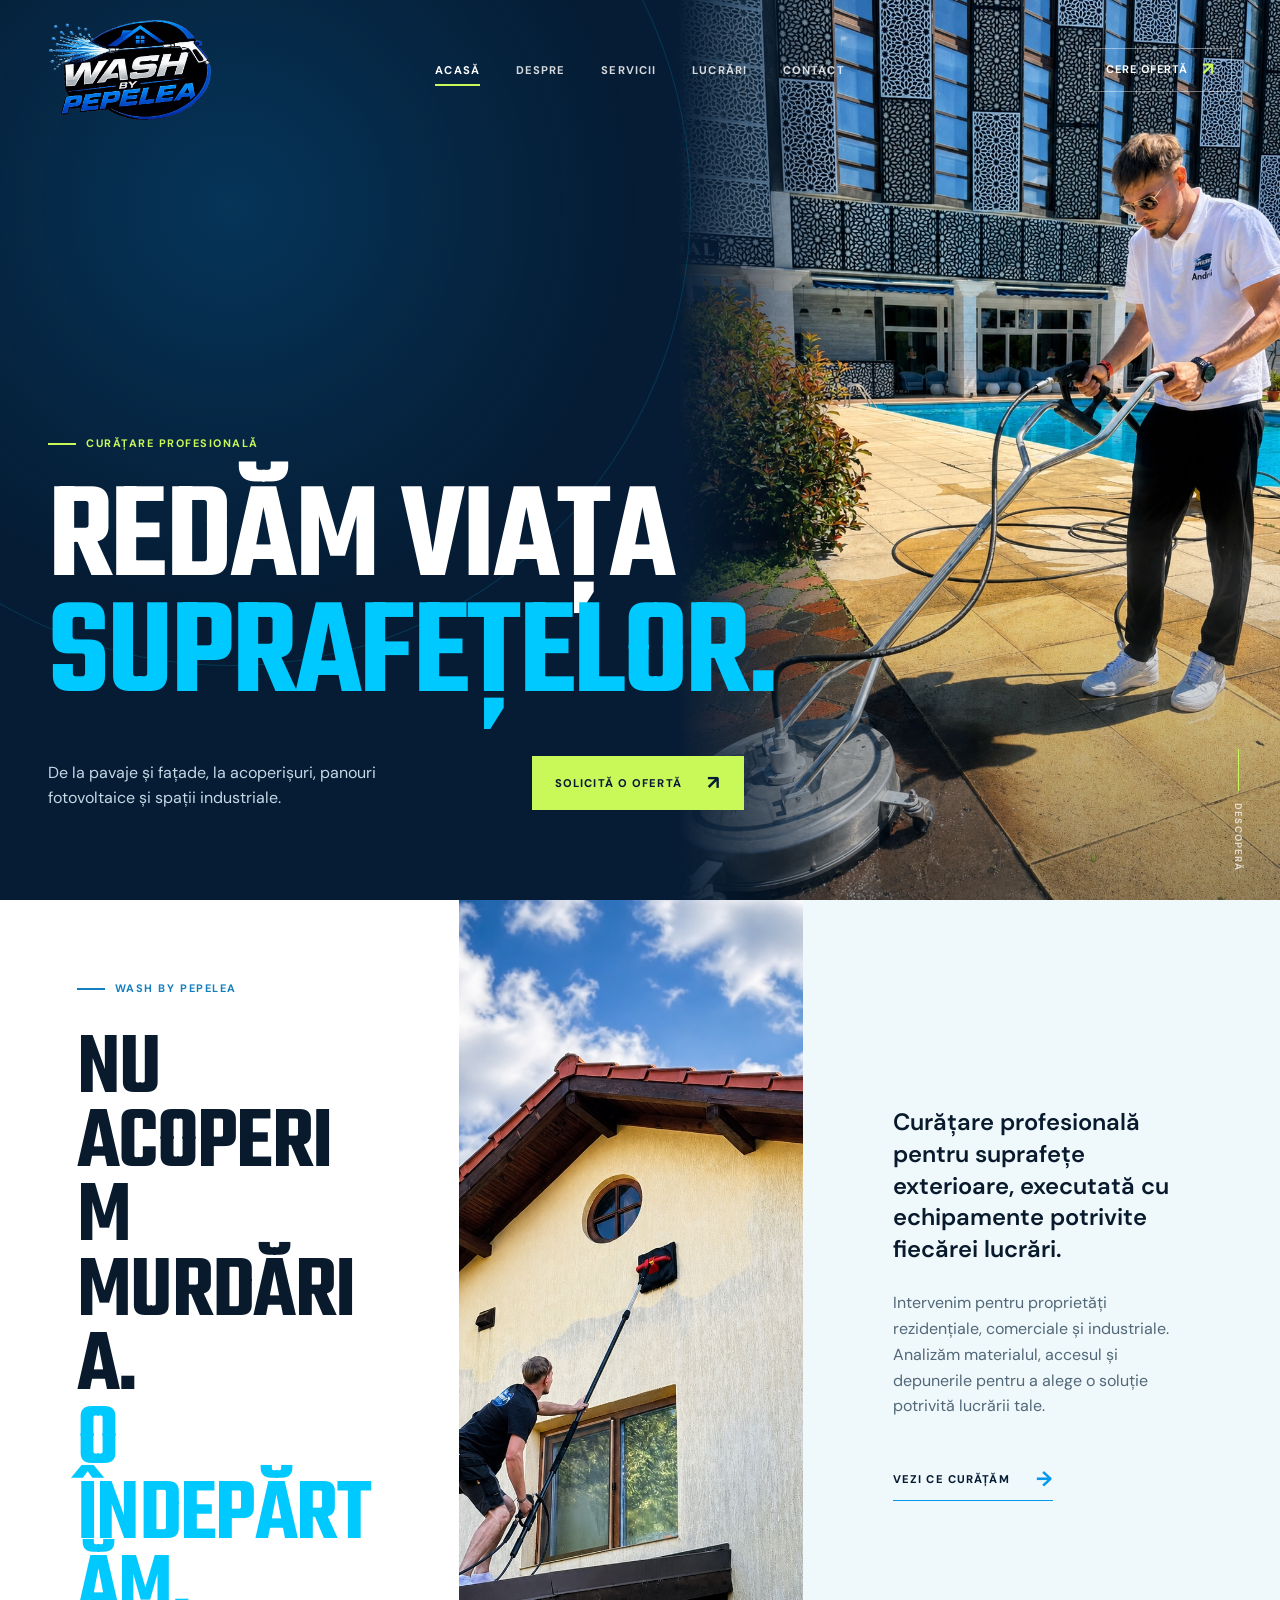
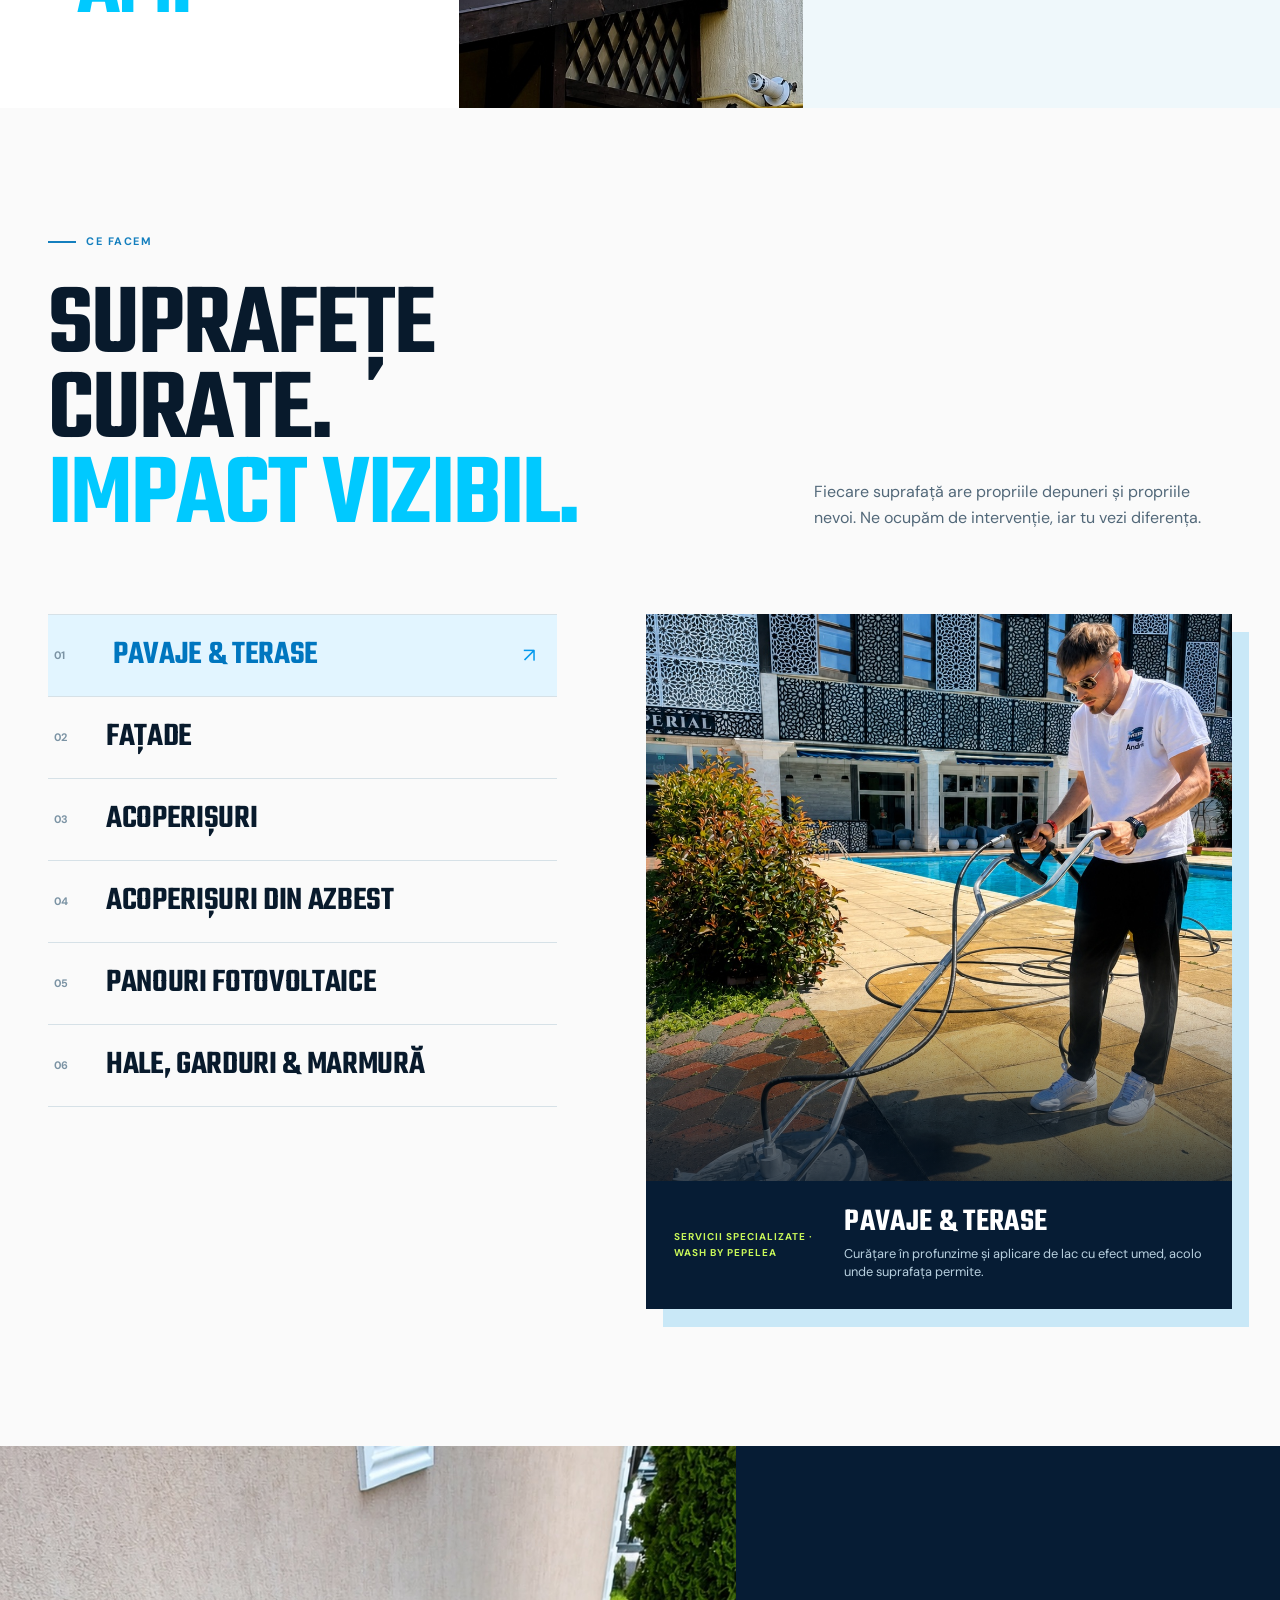
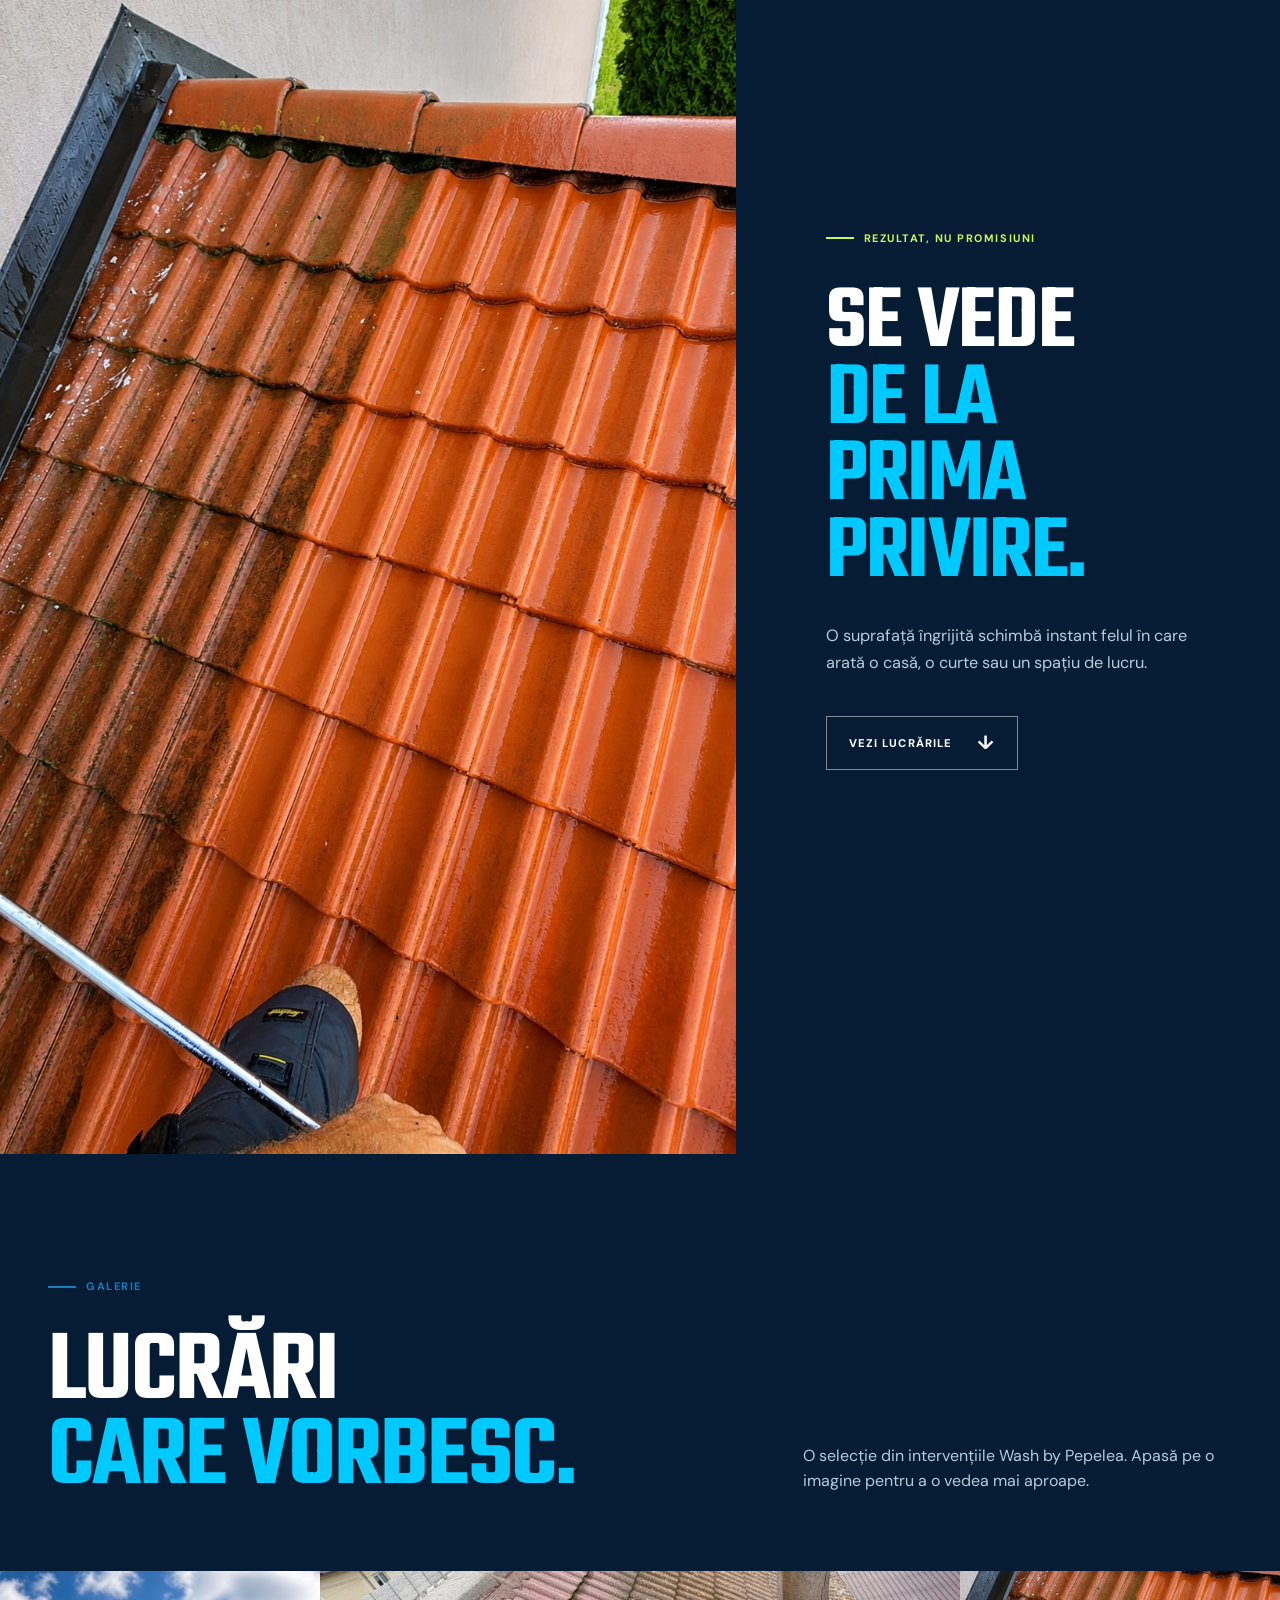
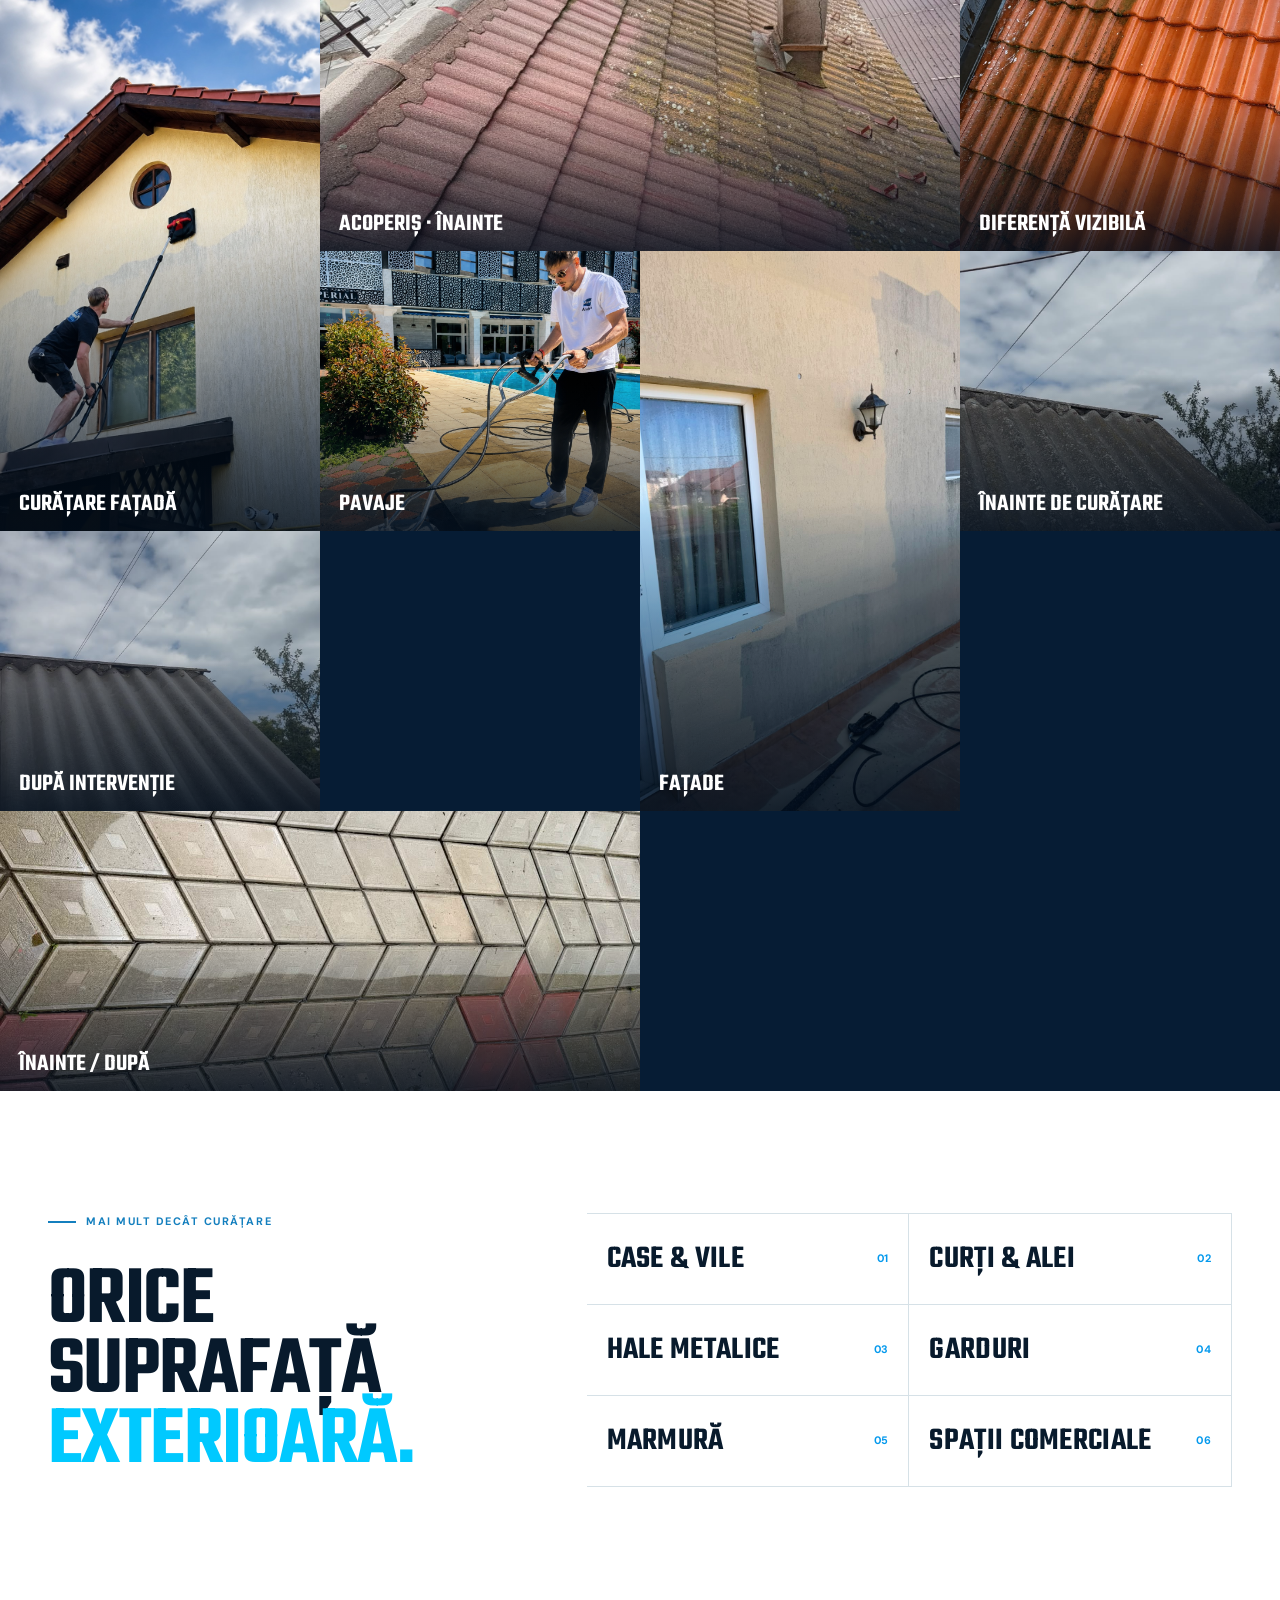
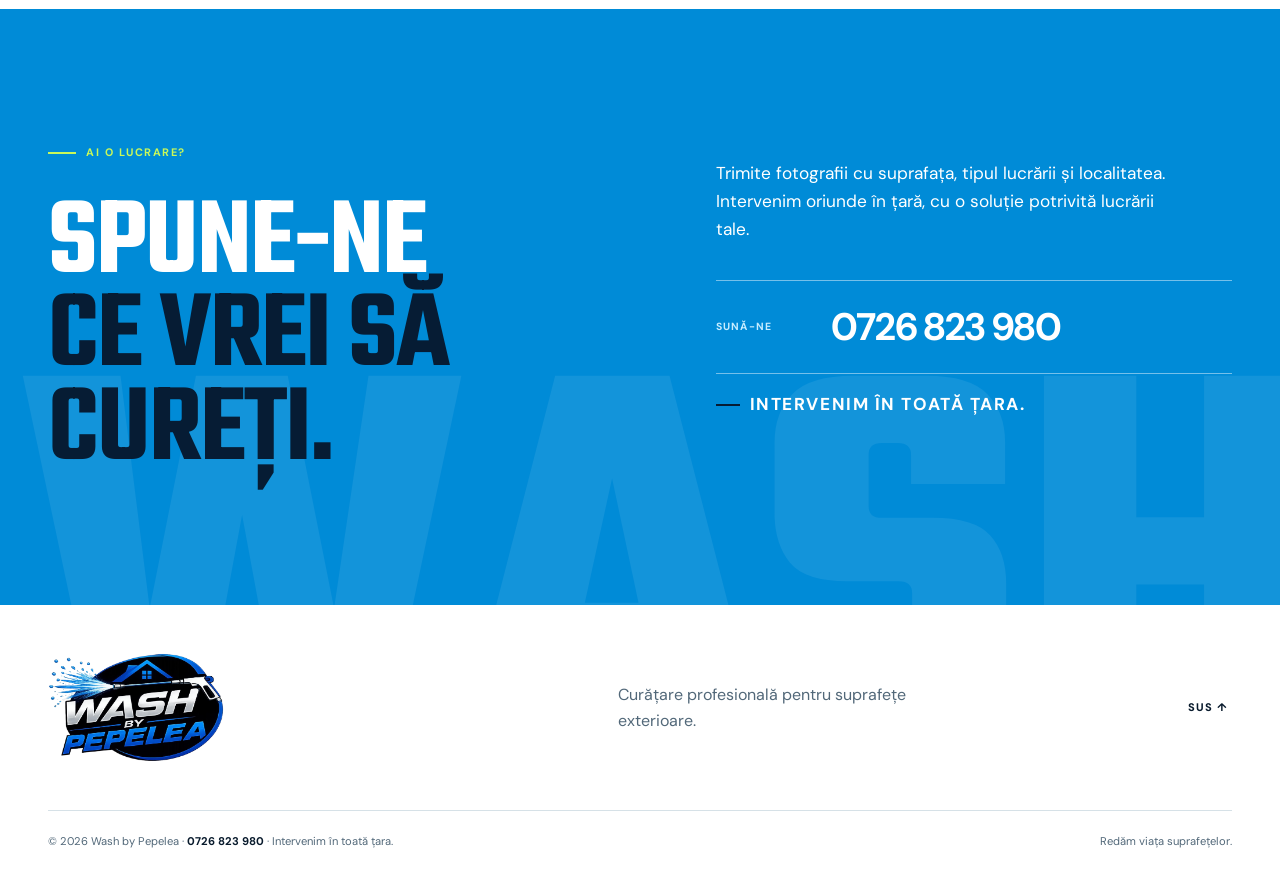
==== commit 8dc3124b: "Add fence and solar cleaning service visuals" ====
--- a/index.html
+++ b/index.html
@@ -93,12 +93,12 @@
             <button class="service-row" type="button" data-service="Fațade" data-caption="Îndepărtarea depunerilor de pe fațade și pereți exteriori." data-image="assets/facade-cleaning-polished.jpeg" data-alt="Curățarea unei fațade cu sistem profesional"><span>02</span><strong>Fațade</strong><i>↗</i></button>
             <button class="service-row" type="button" data-service="Acoperișuri" data-caption="Curățare adaptată pentru învelitori și zone greu accesibile." data-image="assets/roof-tiles-cleaning-polished.jpeg" data-alt="Acoperiș din țiglă în timpul curățării"><span>03</span><strong>Acoperișuri</strong><i>↗</i></button>
             <button class="service-row" type="button" data-service="Acoperișuri din azbest" data-caption="Intervențiile sunt analizate individual, în funcție de material și de specificul lucrării." data-image="assets/roof-asbestos-after.jpeg" data-alt="Acoperiș curățat"><span>04</span><strong>Acoperișuri din azbest</strong><i>↗</i></button>
-            <button class="service-row" type="button" data-service="Panouri fotovoltaice" data-caption="Curățare pentru îndepărtarea prafului și depunerilor de pe panouri." data-image="assets/facade-before-after.jpeg" data-alt="Lucrare exterioară în desfășurare"><span>05</span><strong>Panouri fotovoltaice</strong><i>↗</i></button>
-            <button class="service-row" type="button" data-service="Hale, garduri & marmură" data-caption="Interior sau exterior, pentru suprafețe metalice, garduri, marmură și multe altele." data-image="assets/paving-before-after.jpeg" data-alt="Pavaj cu diferență vizibilă înainte și după curățare"><span>06</span><strong>Hale, garduri & marmură</strong><i>↗</i></button>
+            <button class="service-row" type="button" data-service="Panouri fotovoltaice" data-caption="Curățare pentru îndepărtarea prafului și depunerilor de pe panouri." data-image="assets/solar-panel-cleaning-service.jpeg" data-alt="Curățare profesională a panourilor fotovoltaice cu perie cu apă"><span>05</span><strong>Panouri fotovoltaice</strong><i>↗</i></button>
+            <button class="service-row" type="button" data-service="Hale, garduri & marmură" data-caption="Interior sau exterior, pentru suprafețe metalice, garduri, marmură și multe altele." data-image="assets/fence-cleaning-service.jpeg" data-alt="Curățare profesională a unui gard metalic"><span>06</span><strong>Hale, garduri & marmură</strong><i>↗</i></button>
           </div>
           <figure class="service-preview" aria-live="polite">
             <div class="preview-media"><img id="service-image" src="assets/paving-cleaning-polished.jpeg" alt="Curățare profesională de pavaje cu echipament rotativ" /></div>
-            <figcaption><span>Lucrări reale · Wash by Pepelea</span><div><strong id="service-name">Pavaje & terase</strong><p id="service-caption">Curățare în profunzime și aplicare de lac cu efect umed, acolo unde suprafața permite.</p></div></figcaption>
+            <figcaption><span>Servicii specializate · Wash by Pepelea</span><div><strong id="service-name">Pavaje & terase</strong><p id="service-caption">Curățare în profunzime și aplicare de lac cu efect umed, acolo unde suprafața permite.</p></div></figcaption>
           </figure>
         </div>
       </section>
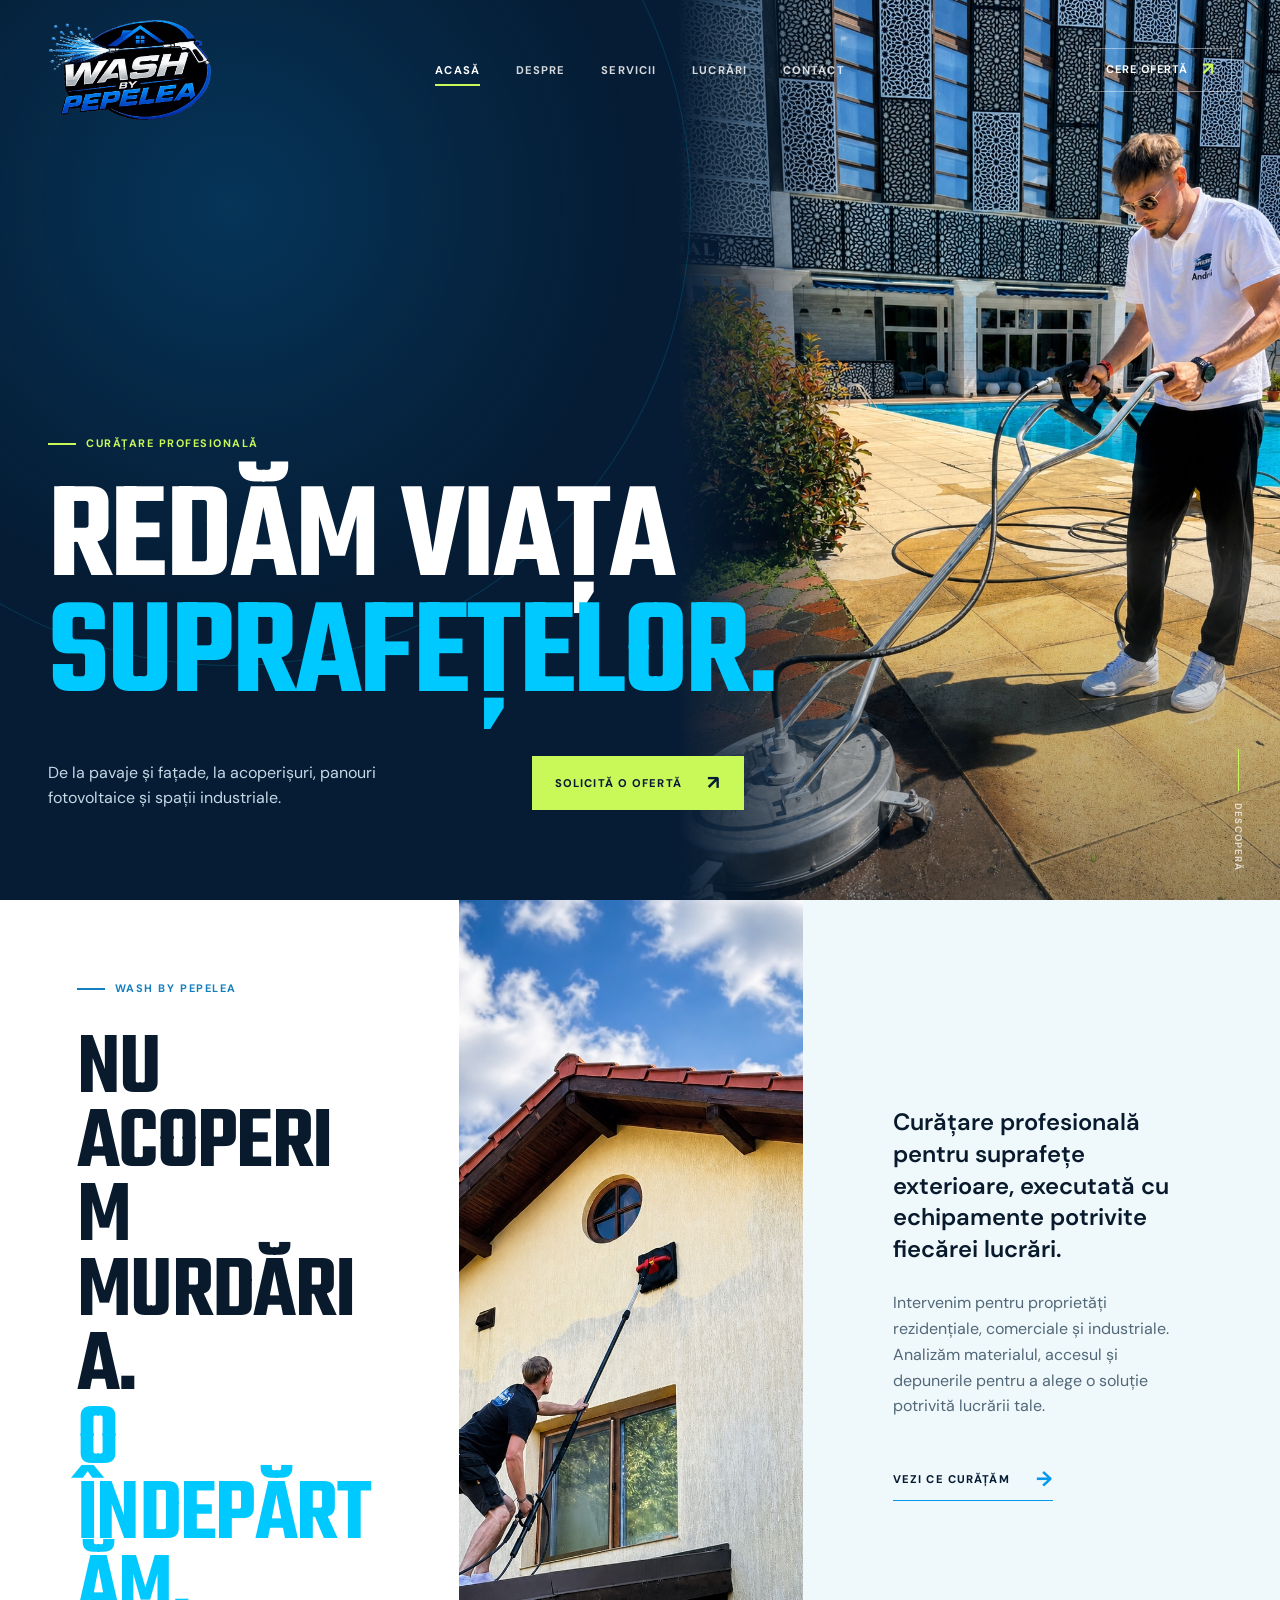
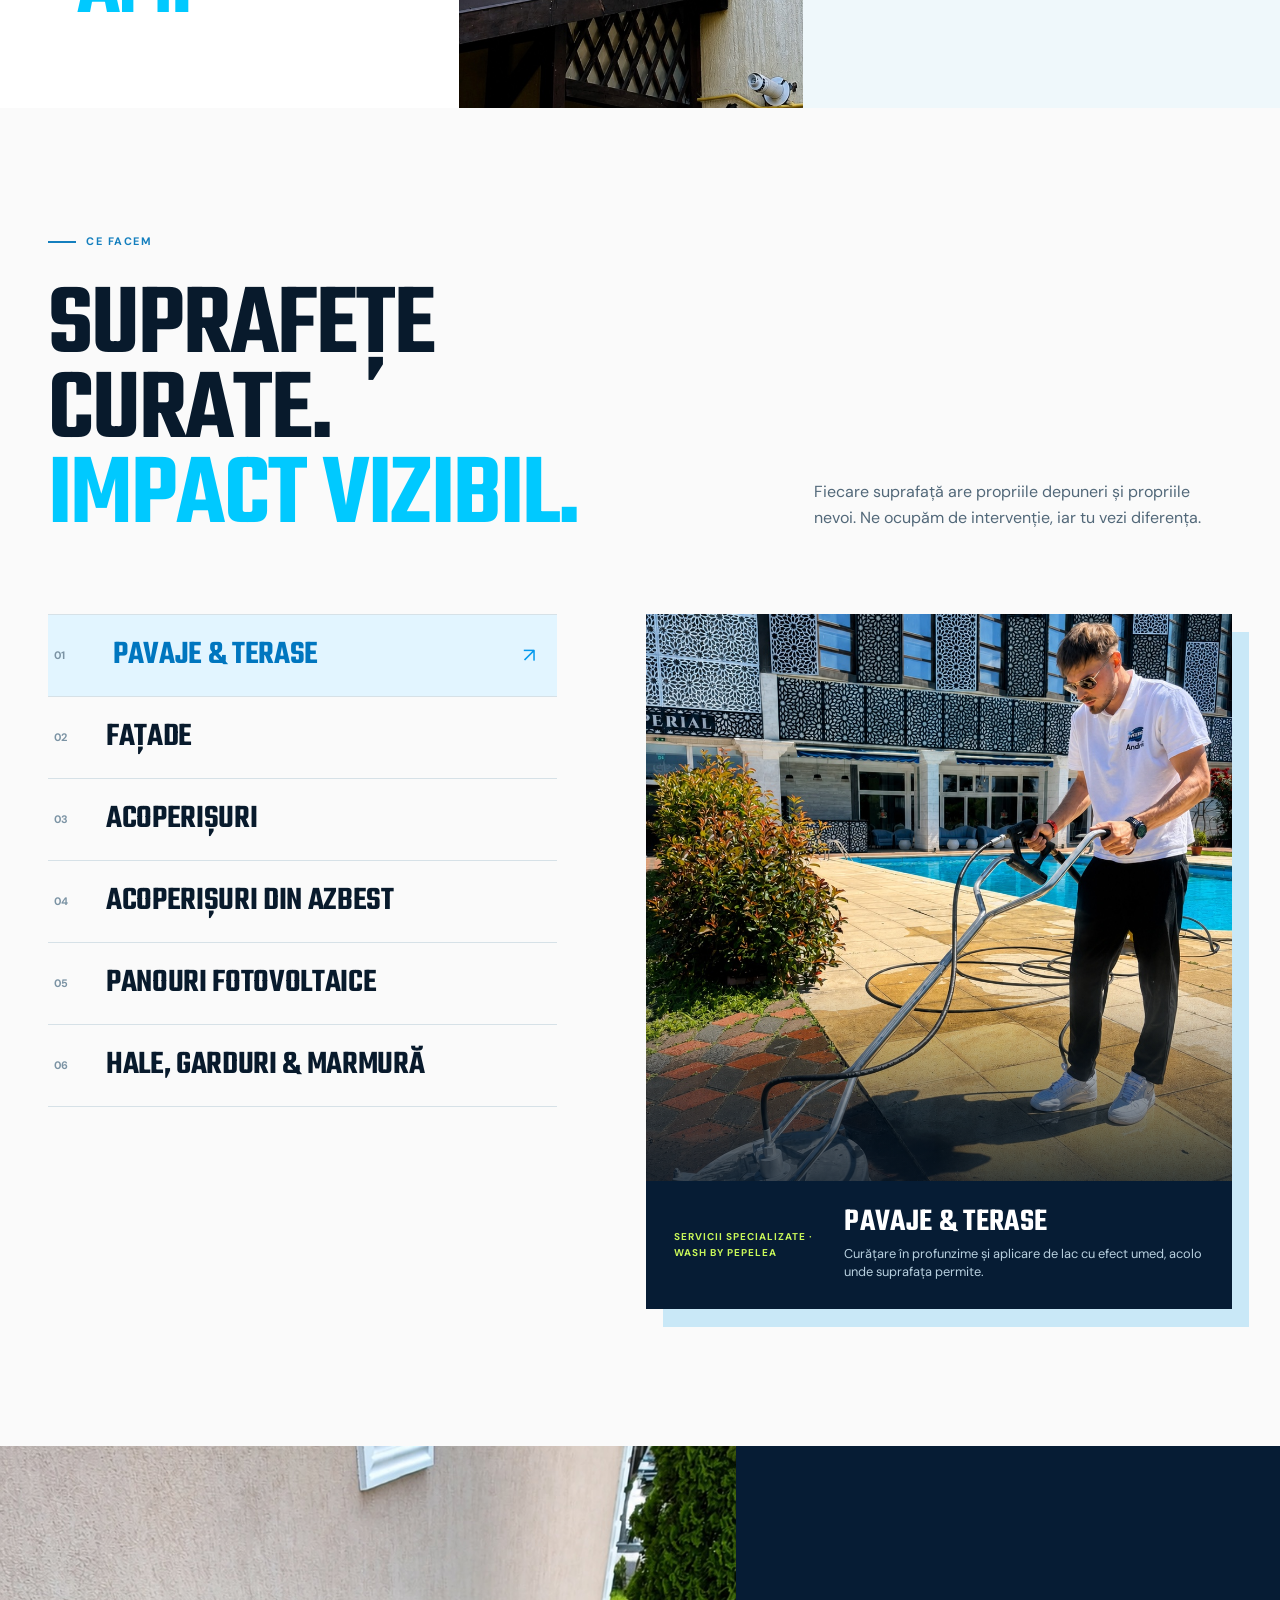
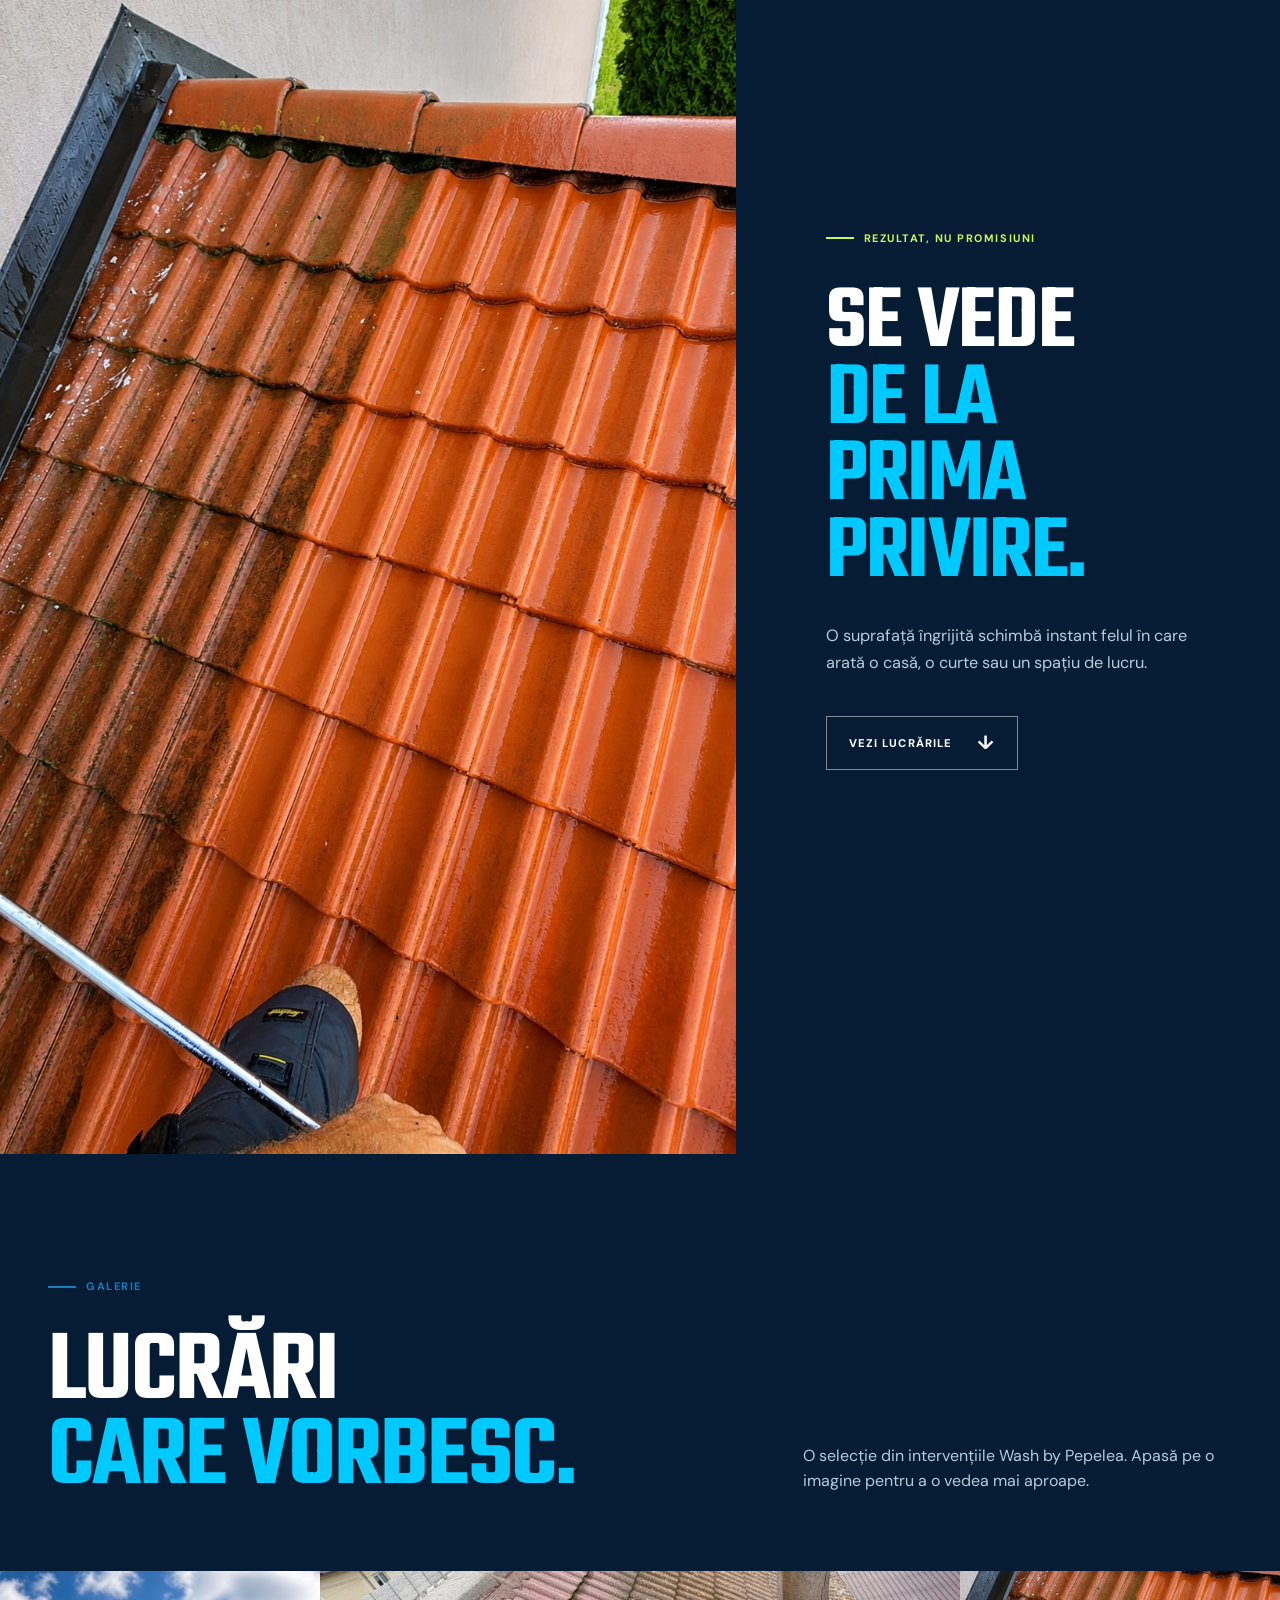
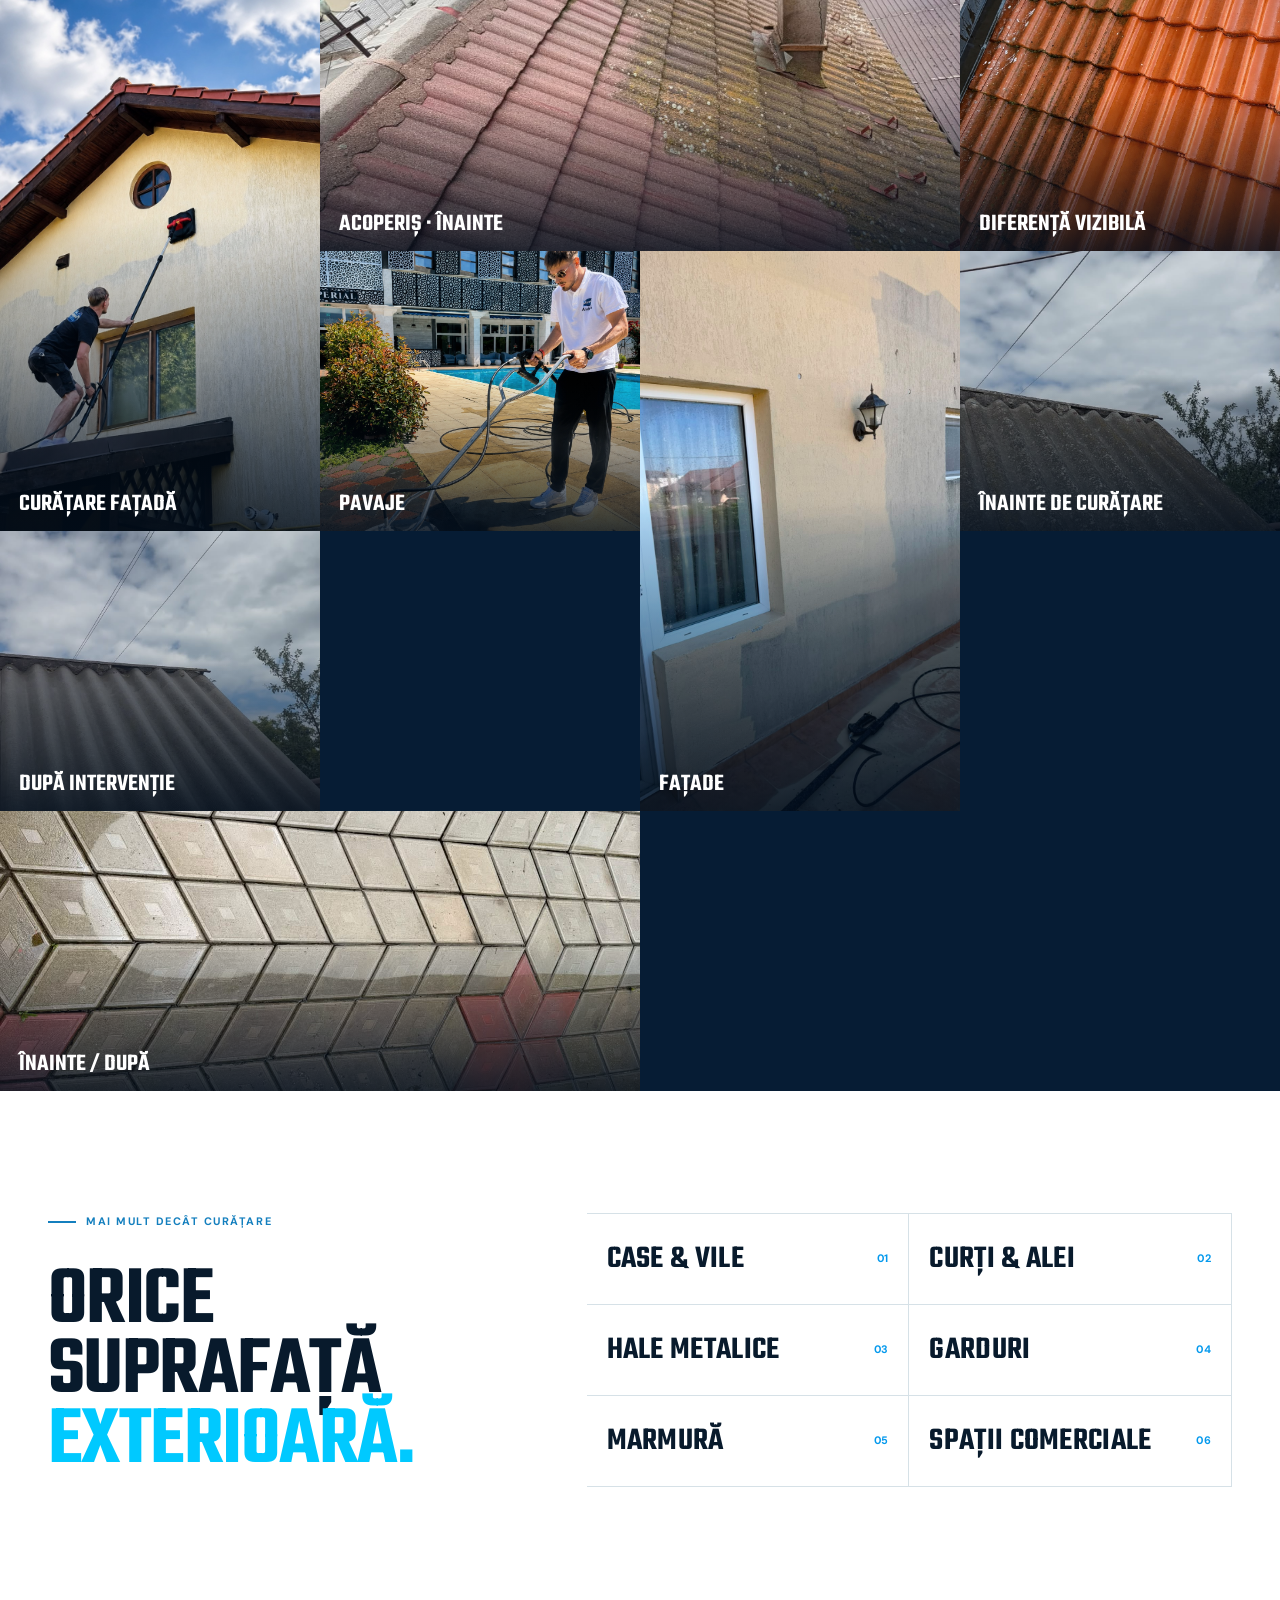
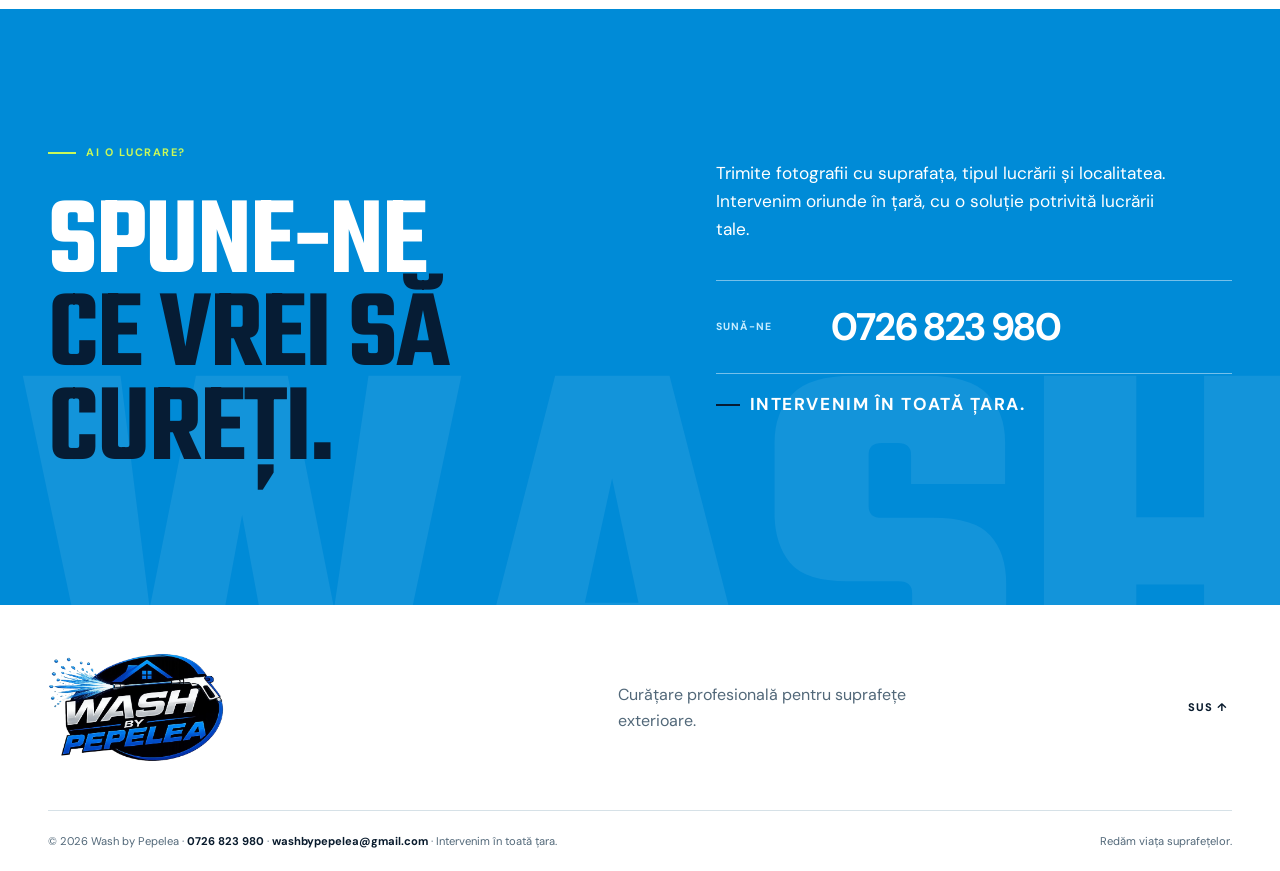
==== commit ec533420: "Add Wash by Pepelea email address" ====
--- a/index.html
+++ b/index.html
@@ -148,7 +148,7 @@
 
     <footer class="site-footer">
       <div class="container-wide footer-main"><a class="footer-brand" href="#acasa"><img src="assets/wash-by-pepelea-logo-transparent.png" alt="Wash by Pepelea" width="176" height="109" /></a><p>Curățare profesională pentru suprafețe exterioare.</p><a class="footer-top" href="#acasa">Sus ↑</a></div>
-      <div class="container-wide footer-bottom"><span>© <span id="year"></span> Wash by Pepelea · <a href="tel:+40726823980" aria-label="Sună Wash by Pepelea la 0726 823 980">0726 823 980</a> · Intervenim în toată țara.</span><span>Redăm viața suprafețelor.</span></div>
+      <div class="container-wide footer-bottom"><span>© <span id="year"></span> Wash by Pepelea · <a href="tel:+40726823980" aria-label="Sună Wash by Pepelea la 0726 823 980">0726 823 980</a> · <a href="mailto:washbypepelea@gmail.com">washbypepelea@gmail.com</a> · Intervenim în toată țara.</span><span>Redăm viața suprafețelor.</span></div>
     </footer>
 
     <script src="script.js?v=20260820-1"></script>
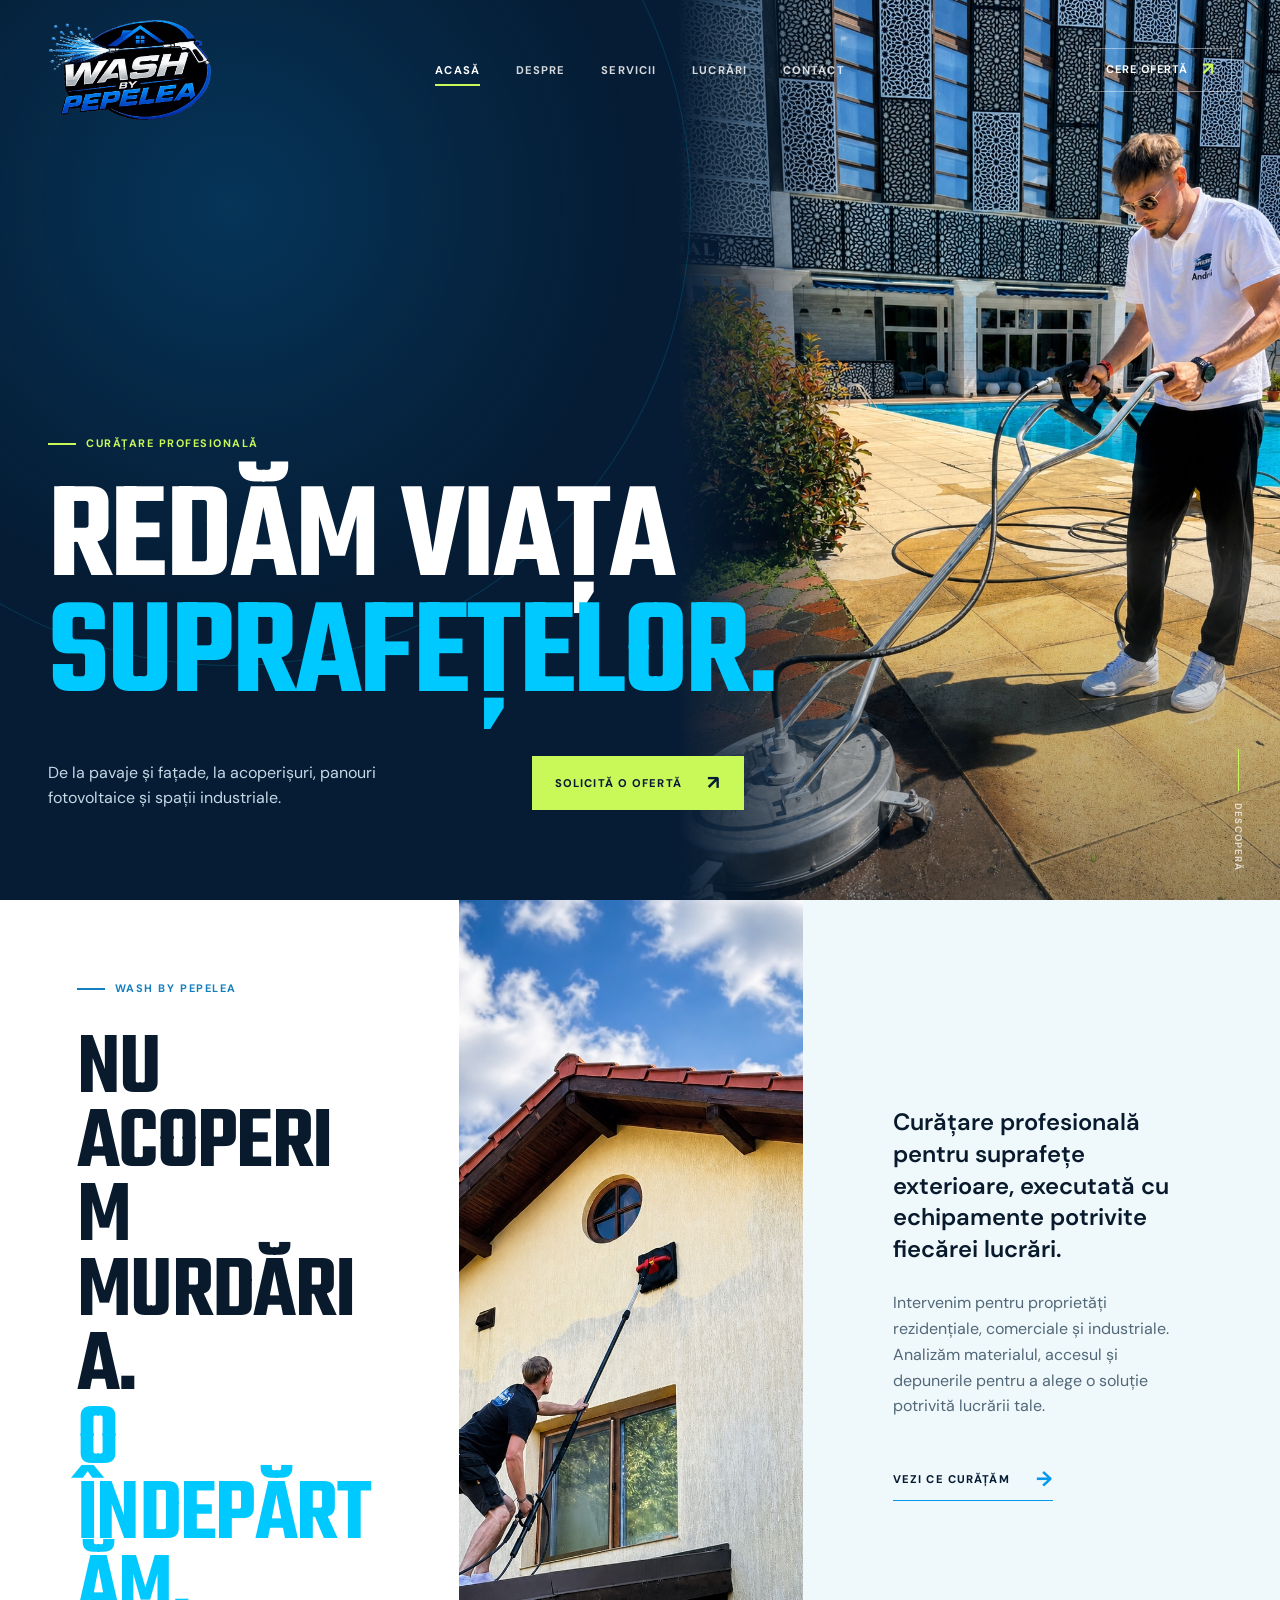
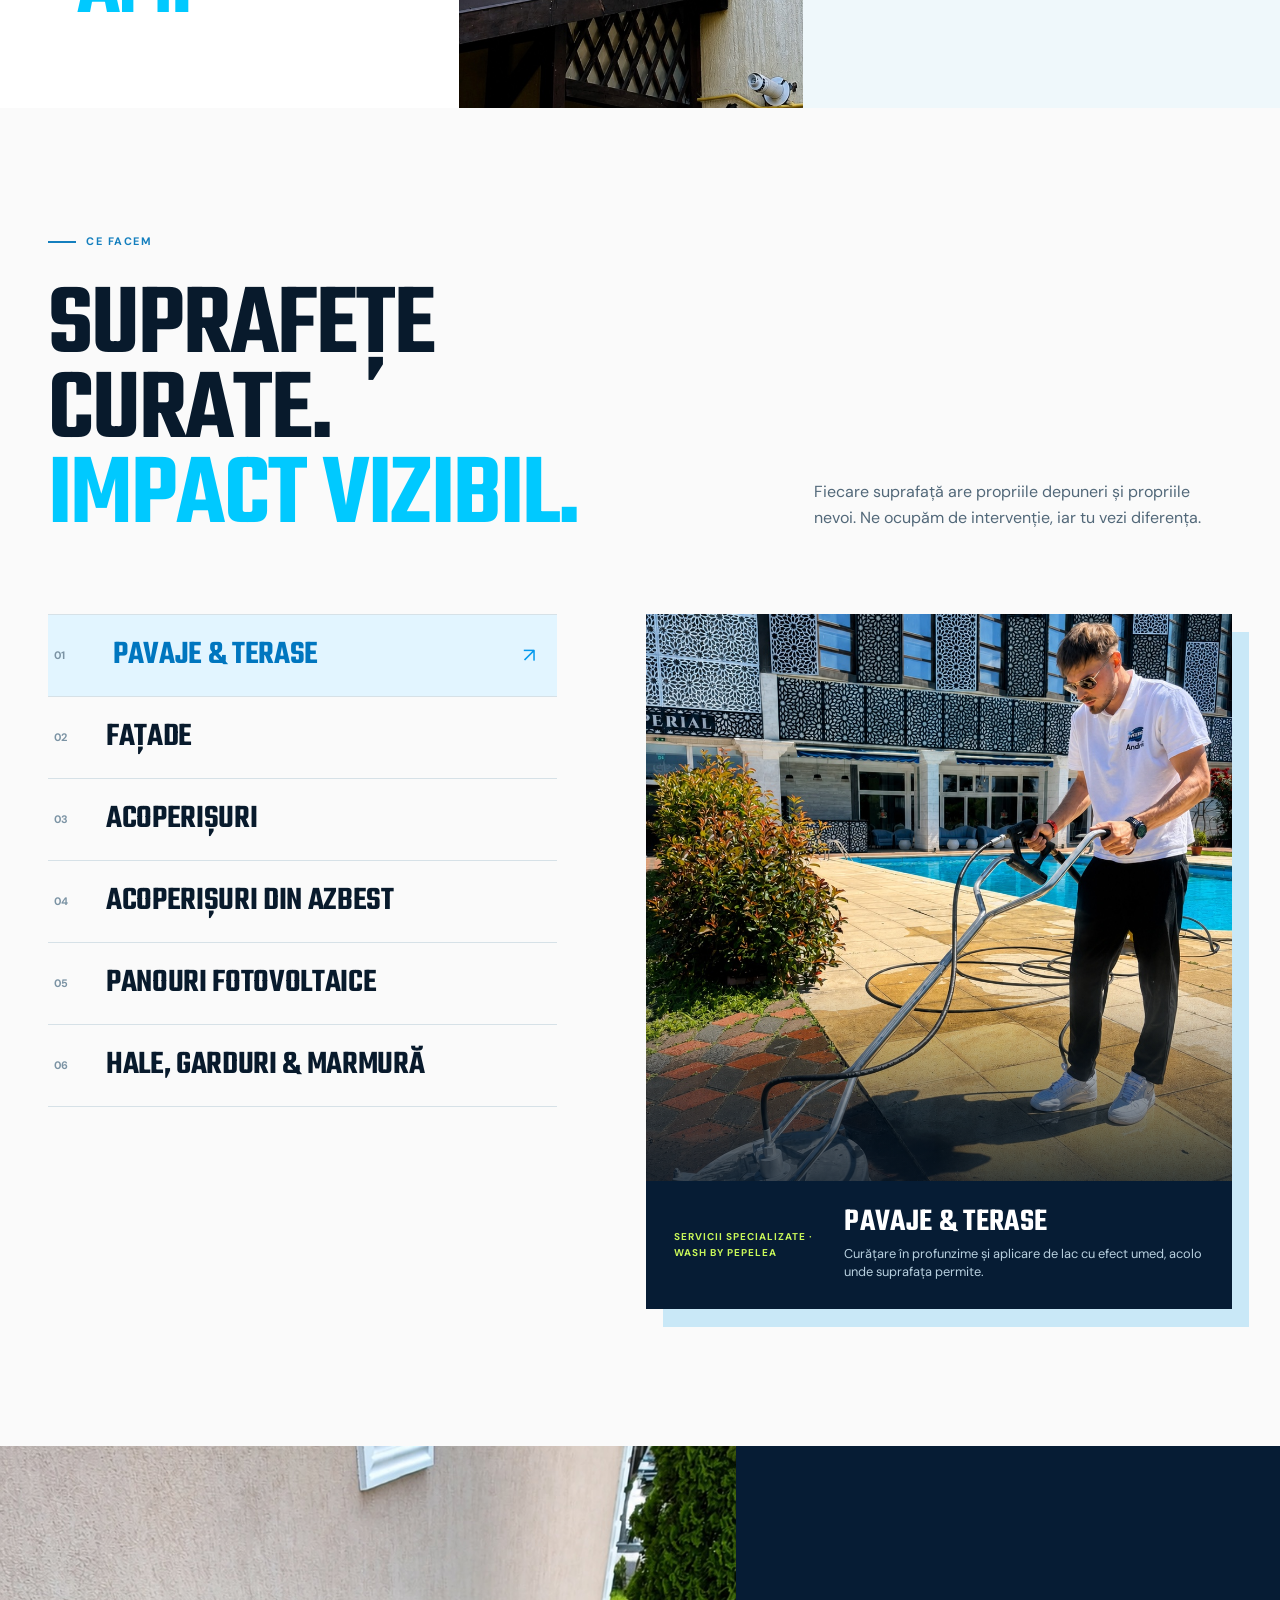
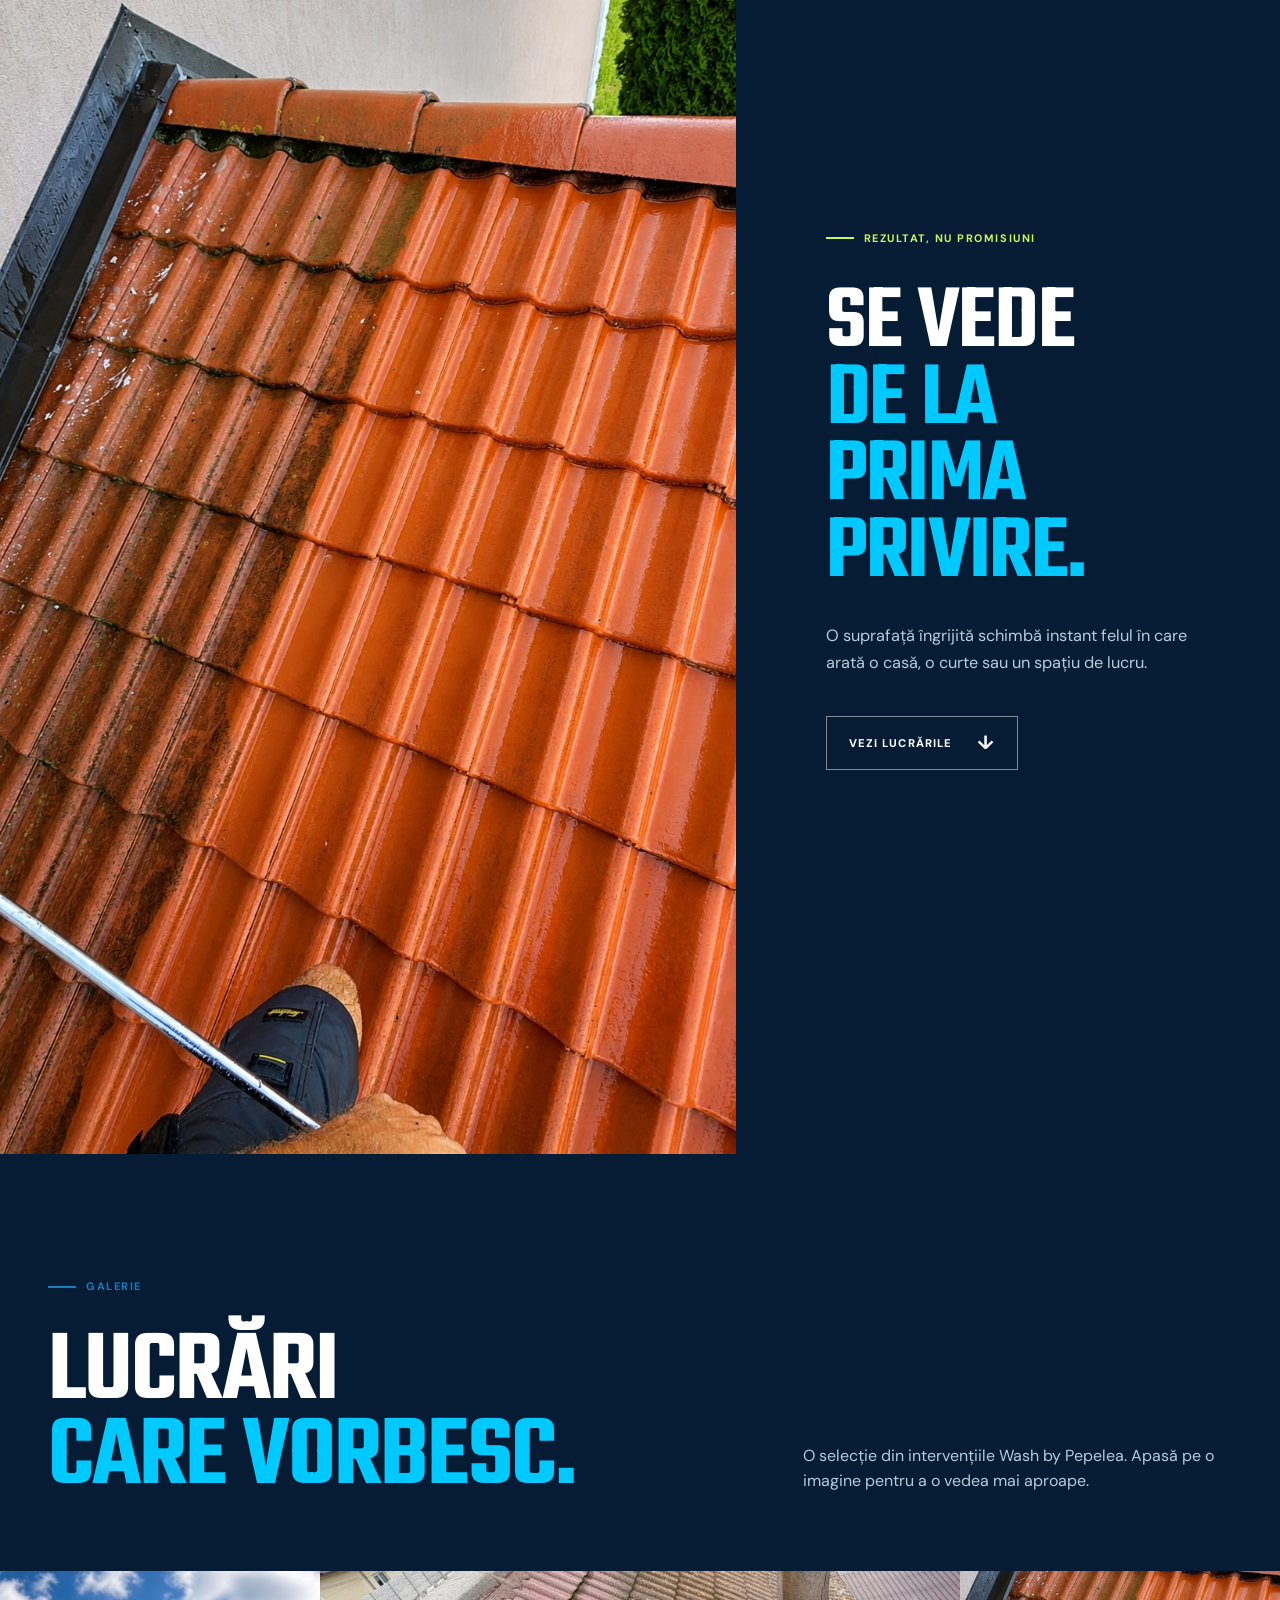
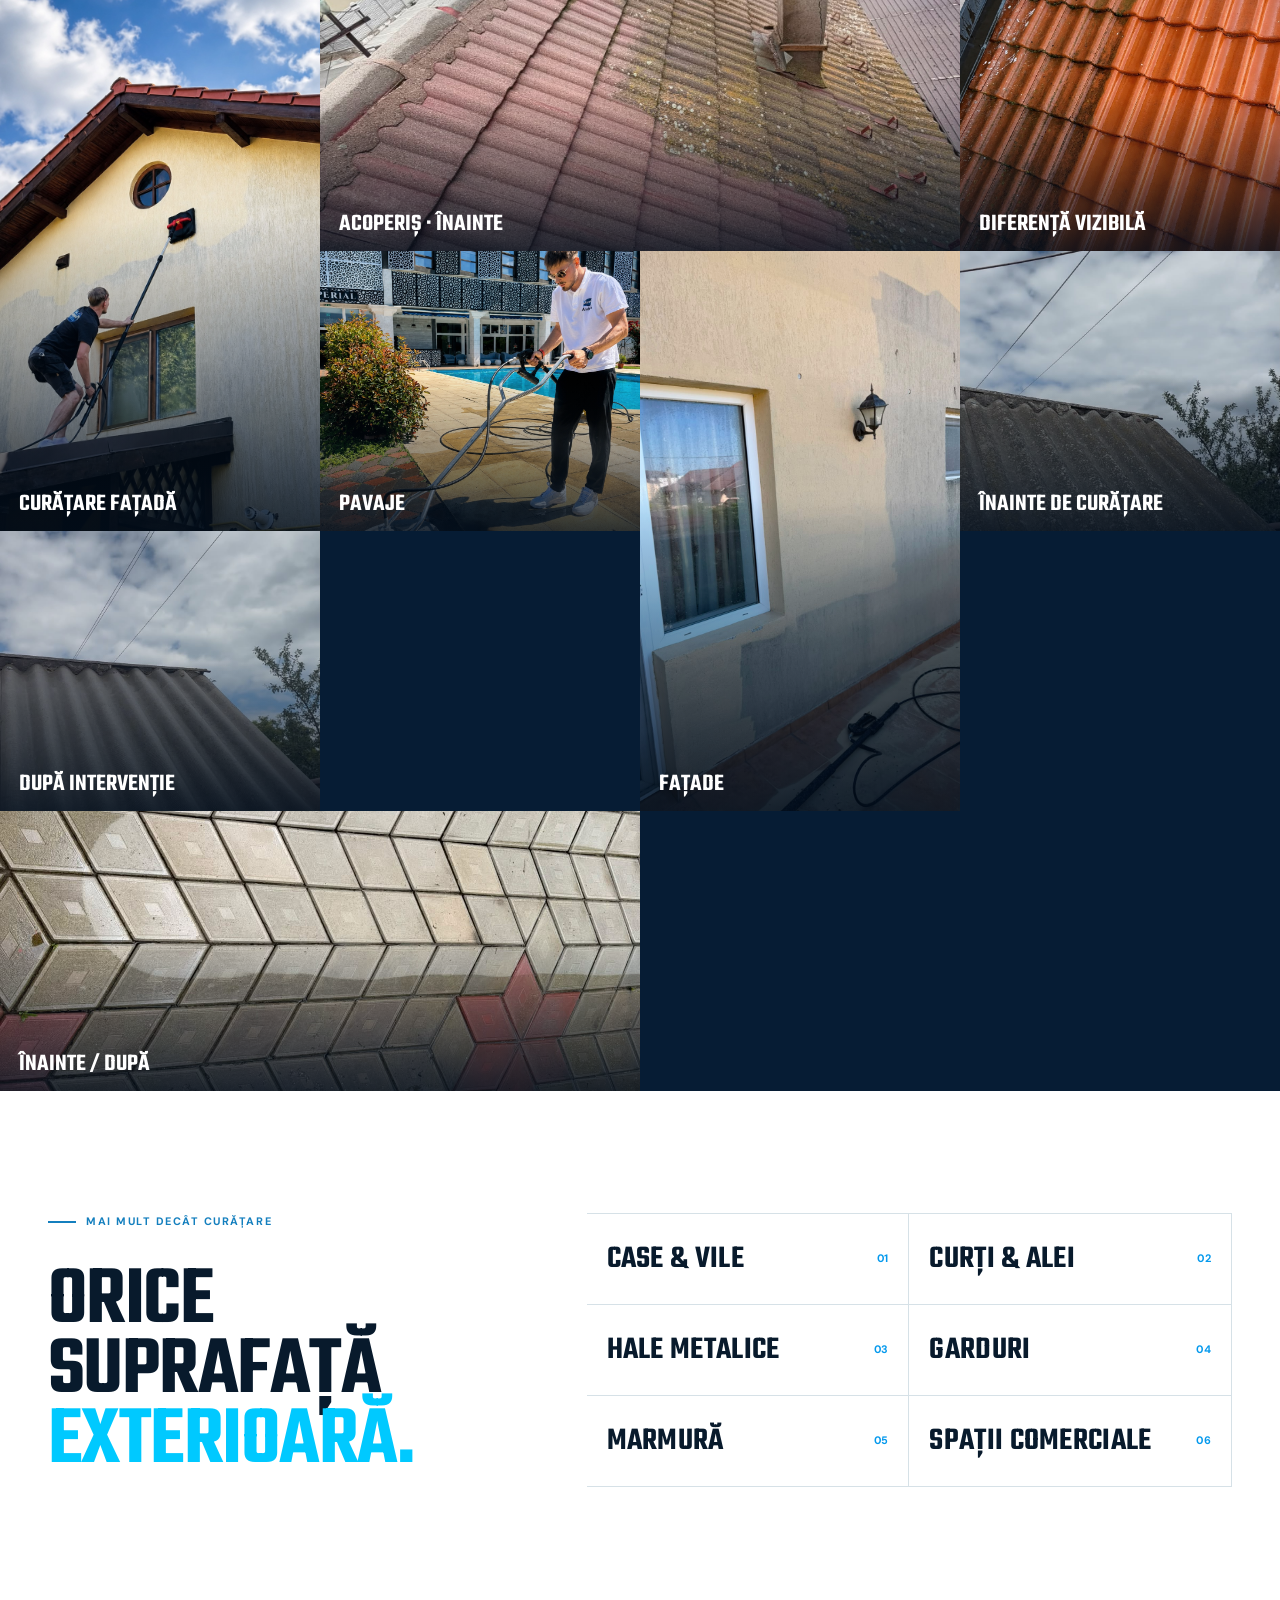
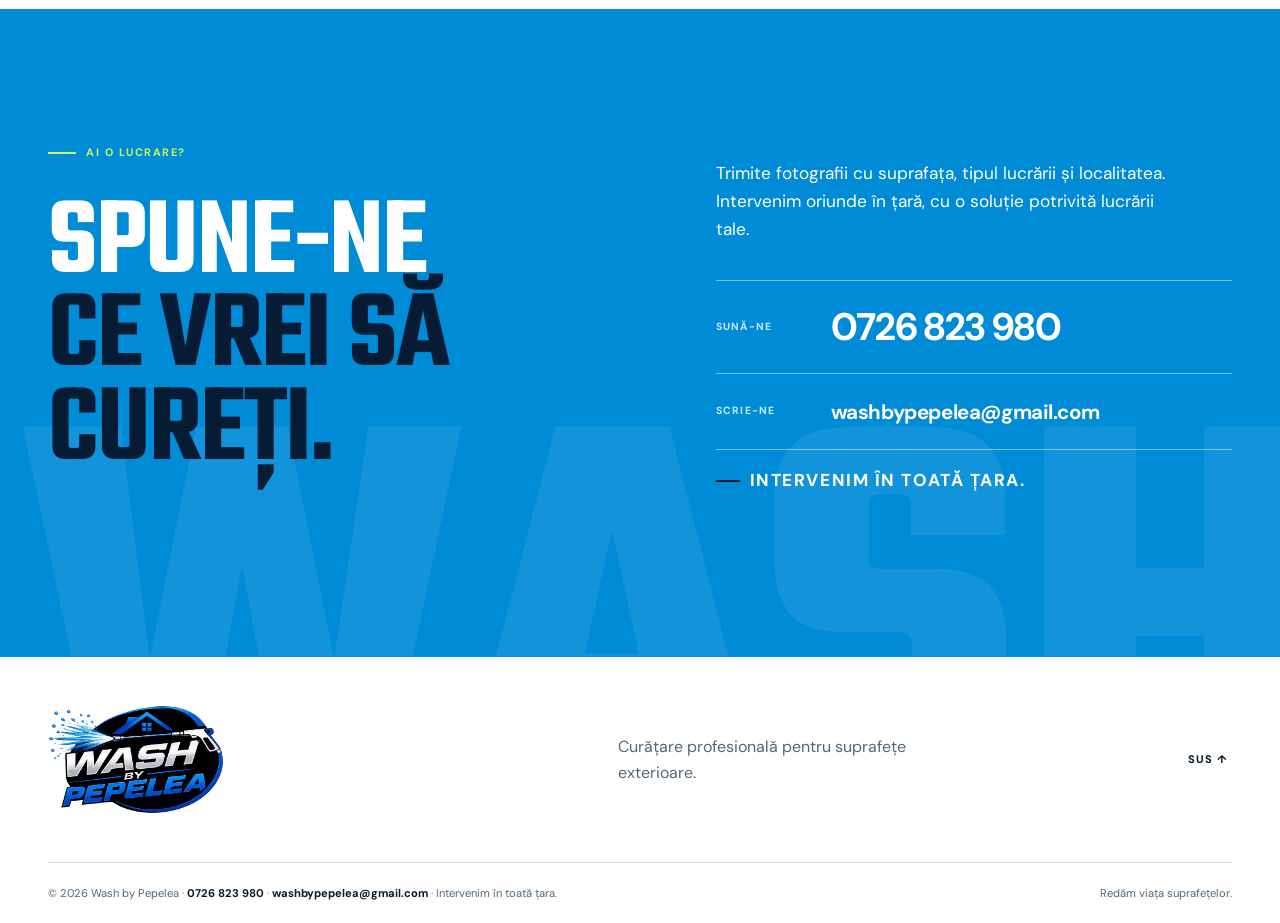
==== commit 4f3a4a5f: "Add email contact row" ====
--- a/index.html
+++ b/index.html
@@ -26,7 +26,7 @@
     <link rel="preconnect" href="https://fonts.googleapis.com" />
     <link rel="preconnect" href="https://fonts.gstatic.com" crossorigin />
     <link href="https://fonts.googleapis.com/css2?family=DM+Sans:opsz,wght@9..40,400;9..40,500;9..40,600;9..40,700&family=Teko:wght@500;600;700&display=swap" rel="stylesheet" />
-    <link rel="stylesheet" href="styles.css?v=20260821-11" />
+    <link rel="stylesheet" href="styles.css?v=20260822-12" />
   </head>
   <body>
     <a class="skip-link" href="#continut">Sari la conținut</a>
@@ -141,7 +141,7 @@
         <div class="contact-watermark" aria-hidden="true">WASH</div>
         <div class="container-wide contact-layout">
           <div><p class="eyebrow eyebrow-light"><span></span> Ai o lucrare?</p><h2 id="contact-title">Spune-ne<br /><em>ce vrei să cureți.</em></h2></div>
-          <div class="contact-details"><p>Trimite fotografii cu suprafața, tipul lucrării și localitatea. Intervenim oriunde în țară, cu o soluție potrivită lucrării tale.</p><div class="contact-pending"><span>Sună-ne</span><a class="contact-phone" href="tel:+40726823980" aria-label="Sună Wash by Pepelea la 0726 823 980">0726 823 980</a></div><p class="contact-coverage">Intervenim în toată țara.</p></div>
+          <div class="contact-details"><p>Trimite fotografii cu suprafața, tipul lucrării și localitatea. Intervenim oriunde în țară, cu o soluție potrivită lucrării tale.</p><div class="contact-pending"><span>Sună-ne</span><a class="contact-phone" href="tel:+40726823980" aria-label="Sună Wash by Pepelea la 0726 823 980">0726 823 980</a></div><div class="contact-pending contact-email"><span>Scrie-ne</span><a href="mailto:washbypepelea@gmail.com">washbypepelea@gmail.com</a></div><p class="contact-coverage">Intervenim în toată țara.</p></div>
         </div>
       </section>
     </main>
--- a/styles.css
+++ b/styles.css
@@ -153,6 +153,9 @@
 .contact-pending span { color: #c7edff; font-size: .65rem; font-weight: 700; letter-spacing: .12em; text-transform: uppercase; }
 .contact-phone { display: inline-flex; width: fit-content; color: white; font-size: clamp(1.85rem, 3.1vw, 2.4rem); font-weight: 700; letter-spacing: -.035em; line-height: 1.08; text-decoration: none; transition: color .2s ease, transform .2s var(--ease); }
 .contact-phone:hover { color: var(--navy); transform: translateX(4px); }
+.contact-email { min-height: 76px; border-top: 0; }
+.contact-email a { color: white; font-size: clamp(1.05rem, 1.65vw, 1.28rem); font-weight: 700; letter-spacing: -.02em; line-height: 1.3; overflow-wrap: anywhere; text-decoration: none; transition: color .2s ease; }
+.contact-email a:hover { color: var(--navy); }
 .contact-coverage { display: flex; align-items: center; gap: 10px; margin: 17px 0 0; color: #d9f3ff; font-size: .72rem; font-weight: 700; letter-spacing: .09em; text-transform: uppercase; }
 .contact-coverage::before { width: 24px; height: 2px; background: var(--navy); content: ""; }
 
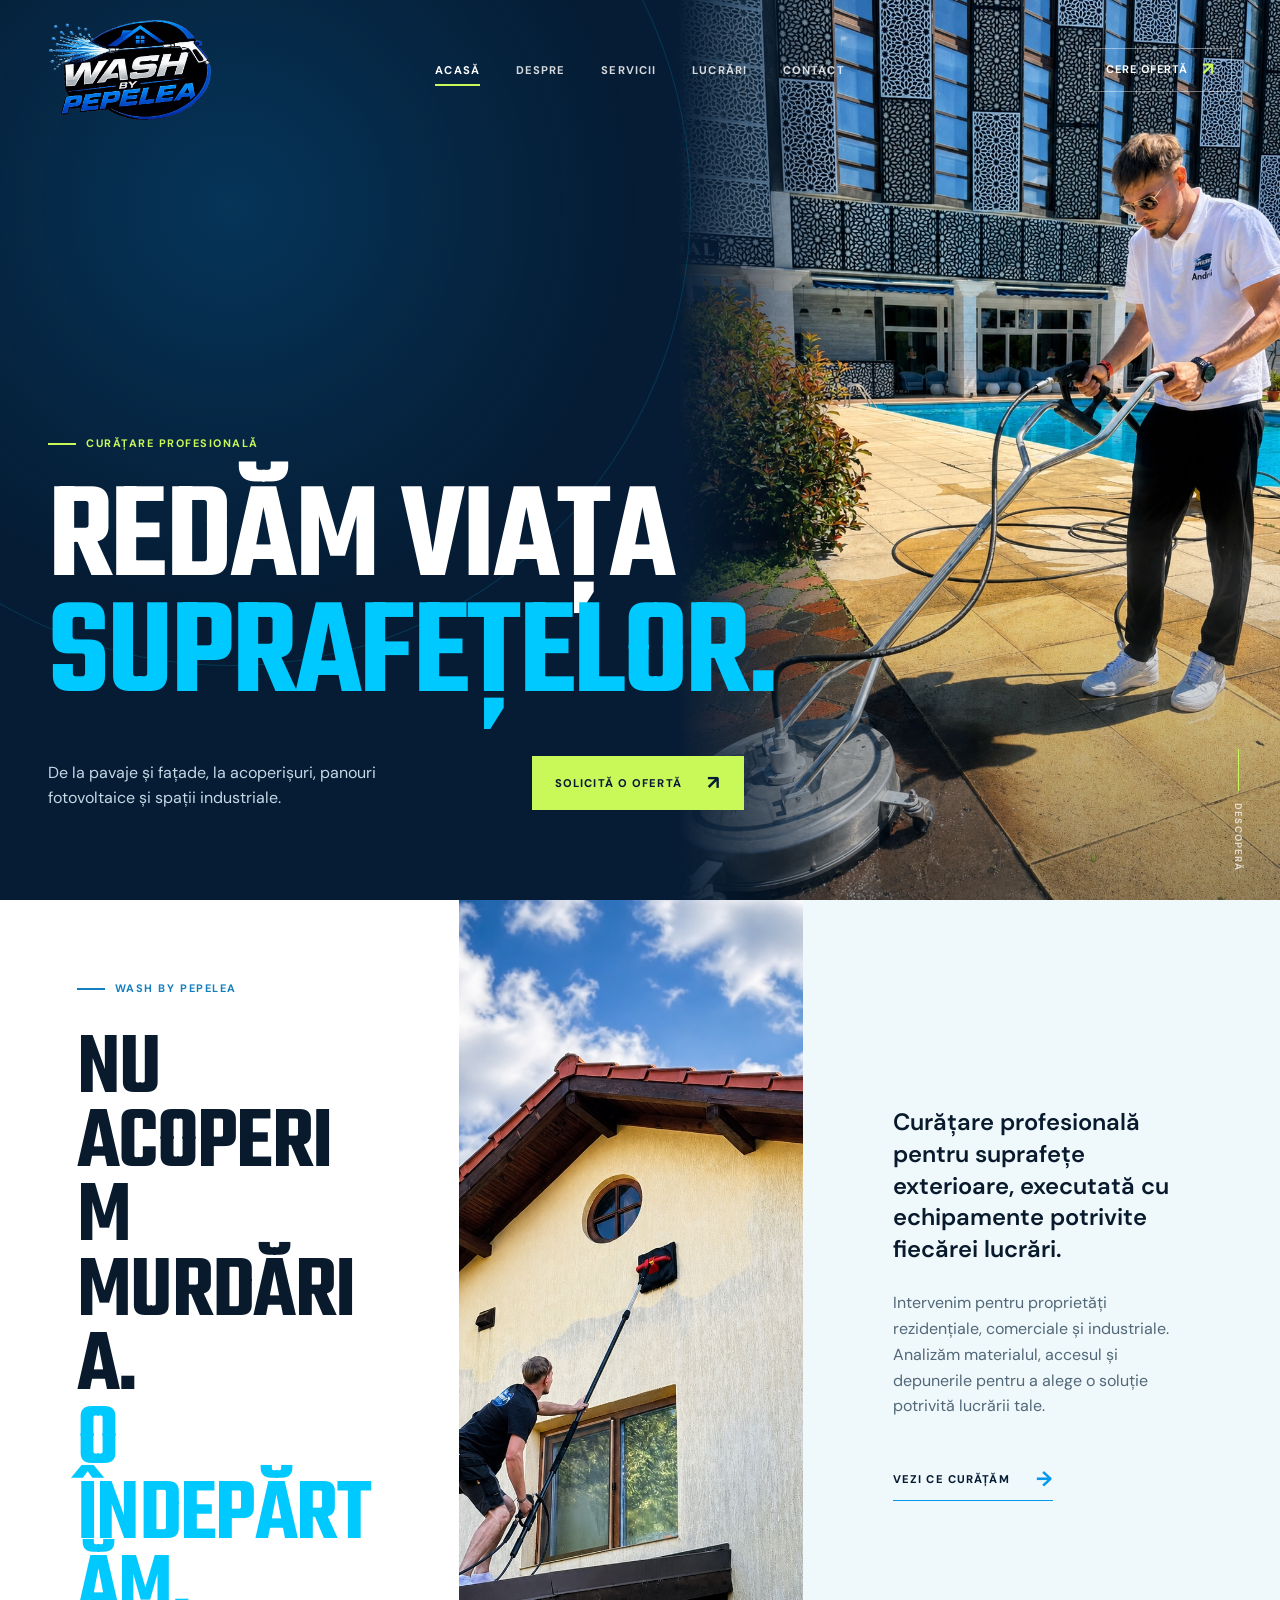
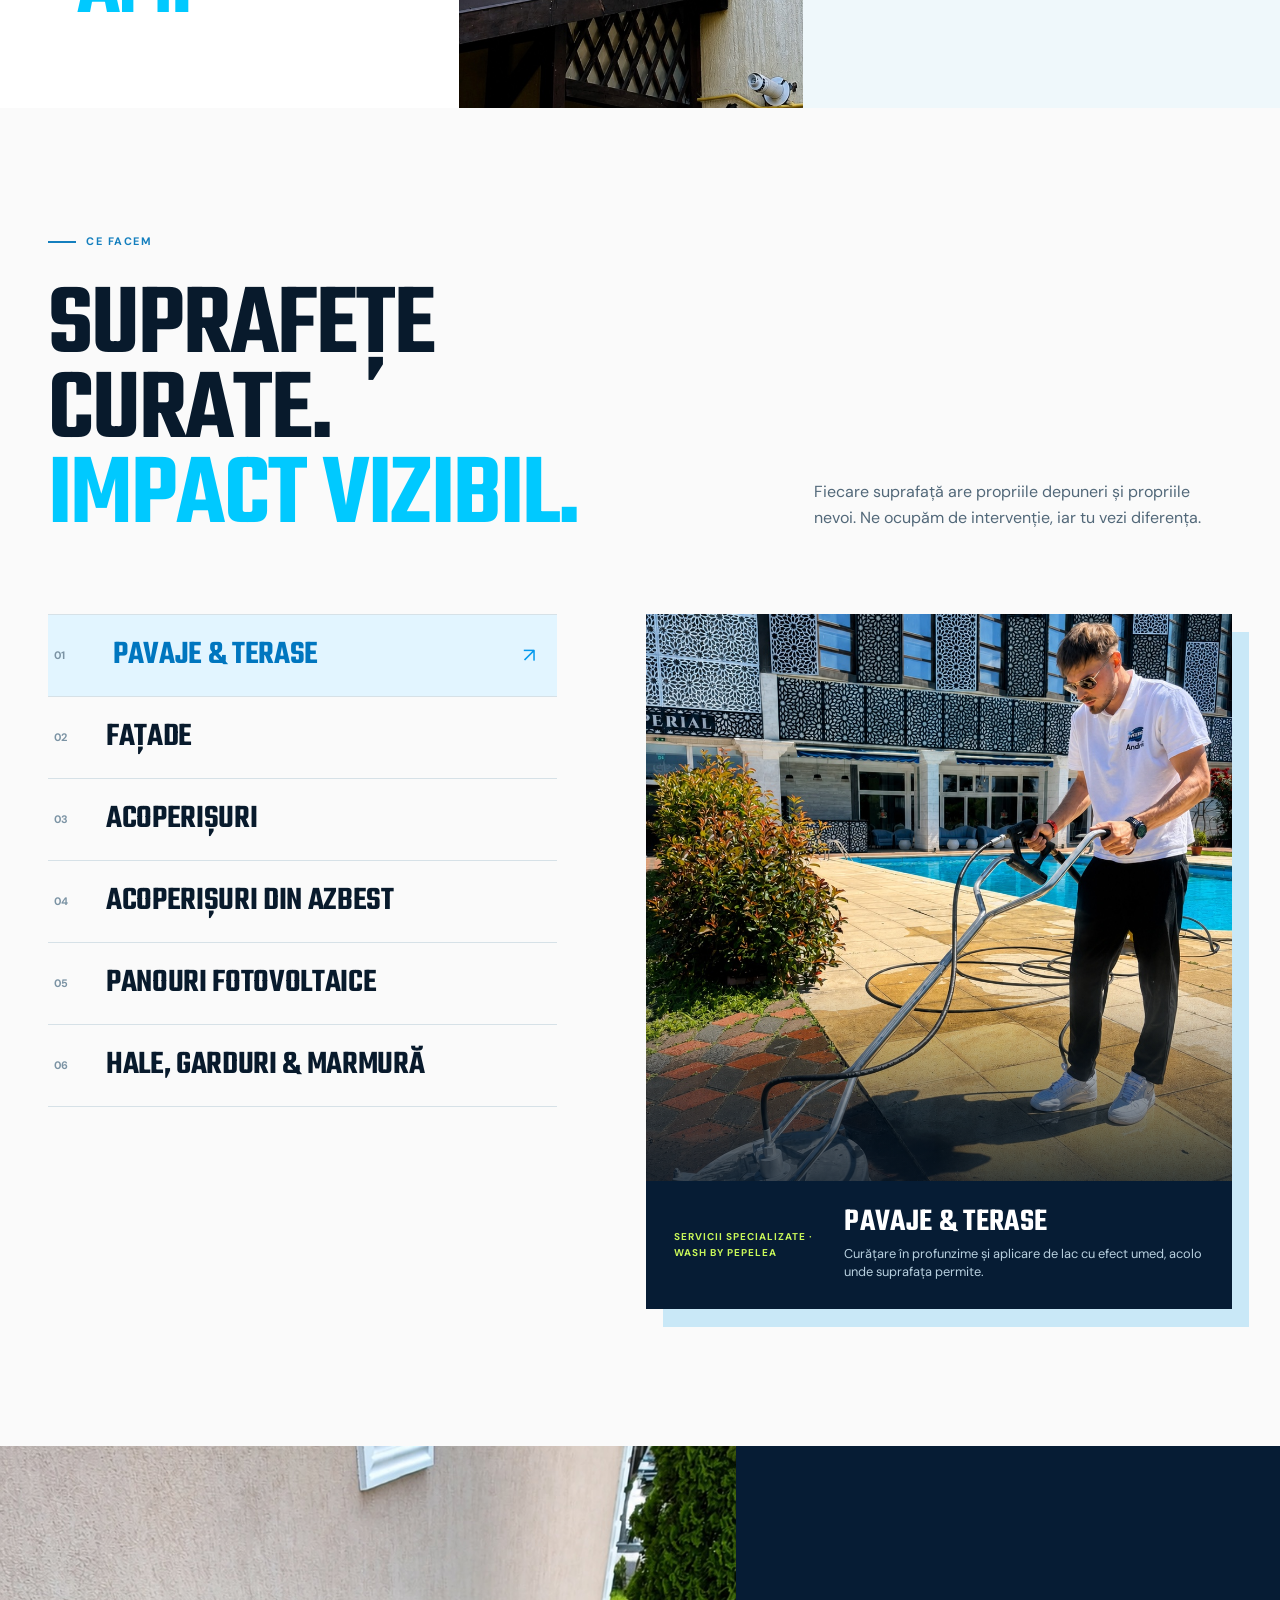
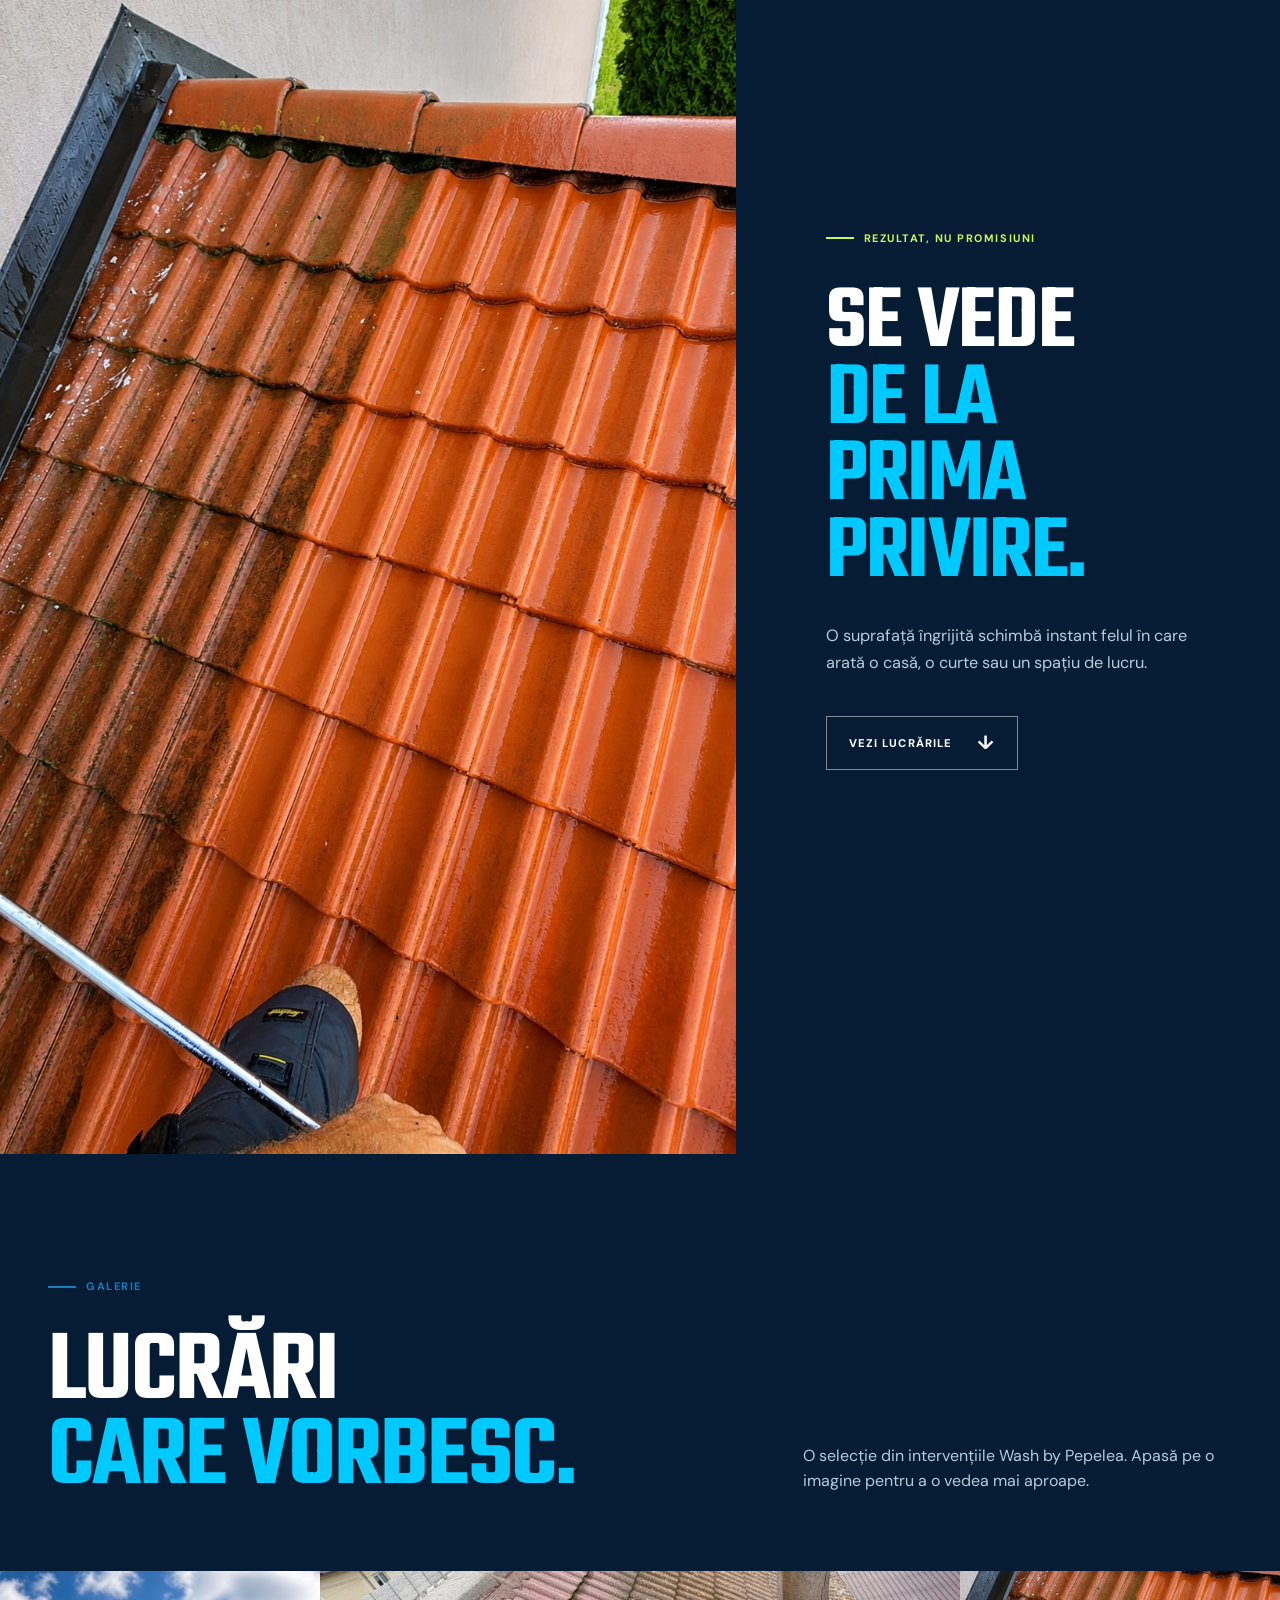
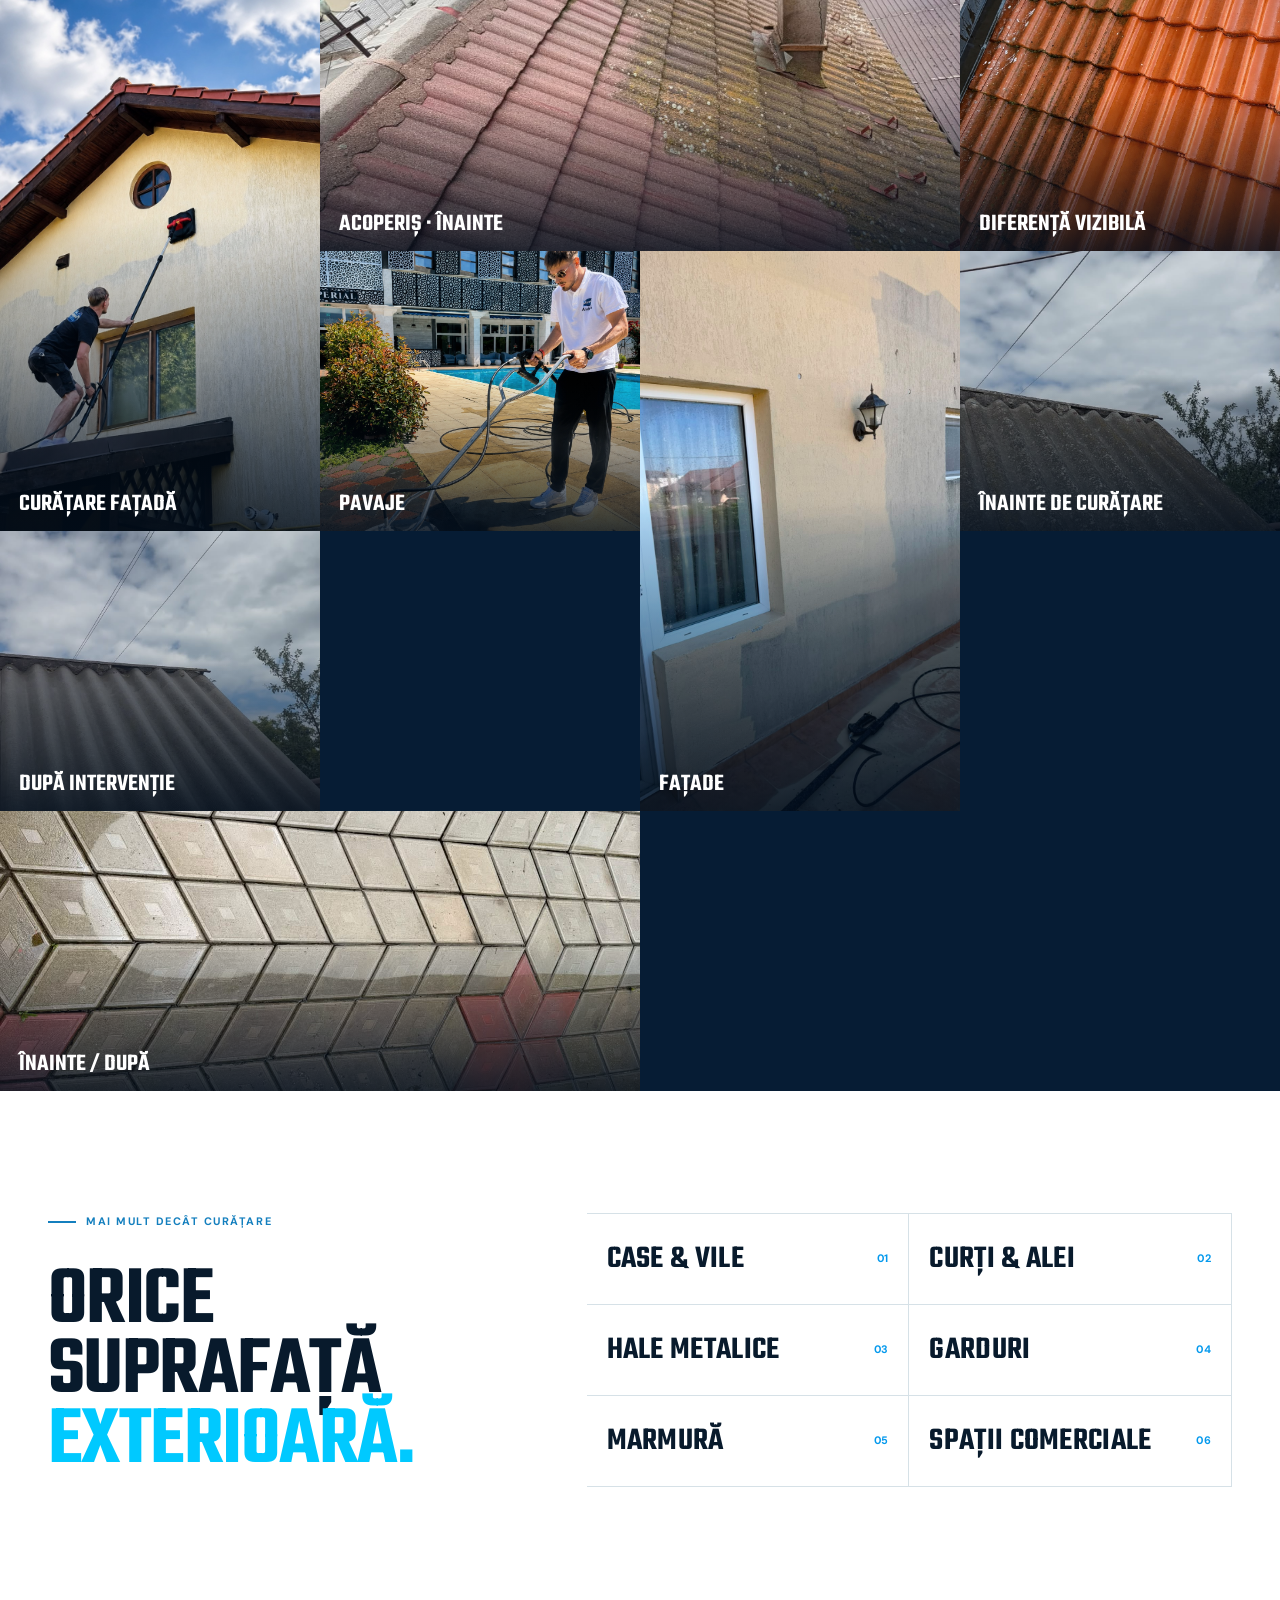
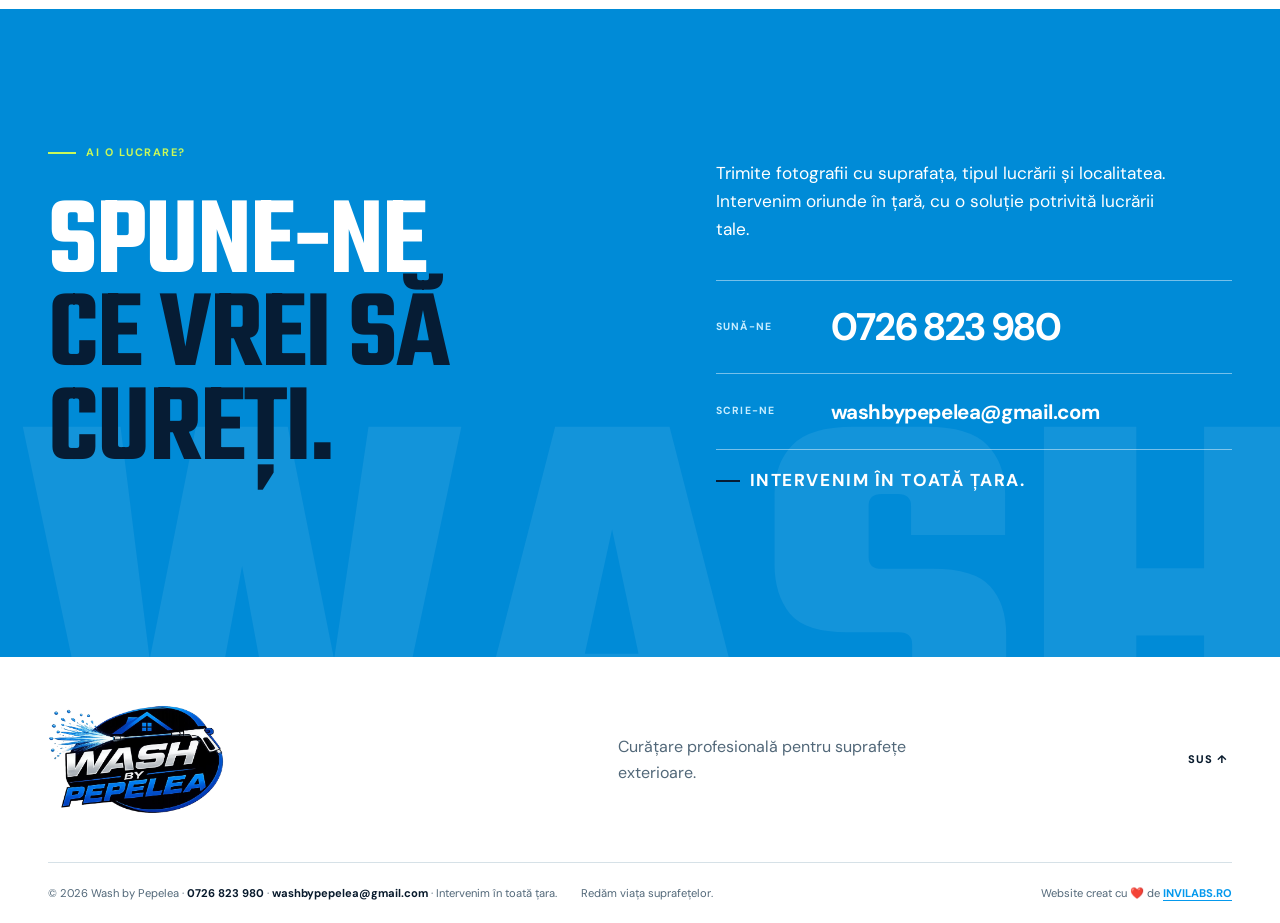
==== commit 77d4fb41: "Add InviLabs footer credit" ====
--- a/index.html
+++ b/index.html
@@ -26,7 +26,7 @@
     <link rel="preconnect" href="https://fonts.googleapis.com" />
     <link rel="preconnect" href="https://fonts.gstatic.com" crossorigin />
     <link href="https://fonts.googleapis.com/css2?family=DM+Sans:opsz,wght@9..40,400;9..40,500;9..40,600;9..40,700&family=Teko:wght@500;600;700&display=swap" rel="stylesheet" />
-    <link rel="stylesheet" href="styles.css?v=20260822-12" />
+    <link rel="stylesheet" href="styles.css?v=20260824-13" />
   </head>
   <body>
     <a class="skip-link" href="#continut">Sari la conținut</a>
@@ -148,7 +148,7 @@
 
     <footer class="site-footer">
       <div class="container-wide footer-main"><a class="footer-brand" href="#acasa"><img src="assets/wash-by-pepelea-logo-transparent.png" alt="Wash by Pepelea" width="176" height="109" /></a><p>Curățare profesională pentru suprafețe exterioare.</p><a class="footer-top" href="#acasa">Sus ↑</a></div>
-      <div class="container-wide footer-bottom"><span>© <span id="year"></span> Wash by Pepelea · <a href="tel:+40726823980" aria-label="Sună Wash by Pepelea la 0726 823 980">0726 823 980</a> · <a href="mailto:washbypepelea@gmail.com">washbypepelea@gmail.com</a> · Intervenim în toată țara.</span><span>Redăm viața suprafețelor.</span></div>
+      <div class="container-wide footer-bottom"><span>© <span id="year"></span> Wash by Pepelea · <a href="tel:+40726823980" aria-label="Sună Wash by Pepelea la 0726 823 980">0726 823 980</a> · <a href="mailto:washbypepelea@gmail.com">washbypepelea@gmail.com</a> · Intervenim în toată țara.</span><span>Redăm viața suprafețelor.</span><span class="footer-credit">Website creat cu ❤️ de <a href="https://invilabs.ro/" target="_blank" rel="noopener noreferrer" aria-label="Vizitează INVILABS.RO">INVILABS.RO</a></span></div>
     </footer>
 
     <script src="script.js?v=20260820-1"></script>
--- a/styles.css
+++ b/styles.css
@@ -166,9 +166,12 @@
 .footer-main > p { max-width: 32ch; margin: 0; color: var(--muted); }
 .footer-top { display: inline-flex; min-width: 44px; min-height: 44px; align-items: center; color: var(--ink); font-size: .69rem; font-weight: 800; letter-spacing: .1em; text-decoration: none; text-transform: uppercase; }
 .footer-top:hover { color: var(--blue); }
-.footer-bottom { display: flex; min-height: 61px; align-items: center; justify-content: space-between; border-top: 1px solid var(--line); color: var(--muted); font-size: .7rem; }
+.footer-bottom { display: flex; min-height: 61px; align-items: center; justify-content: space-between; gap: 10px 24px; border-top: 1px solid var(--line); color: var(--muted); font-size: .7rem; flex-wrap: wrap; }
 .footer-bottom a { color: var(--ink); font-weight: 700; text-decoration: none; }
 .footer-bottom a:hover { color: var(--blue); }
+.footer-credit { margin-left: auto; white-space: nowrap; }
+.footer-credit a { color: var(--blue); text-decoration: underline; text-decoration-thickness: 1px; text-underline-offset: 3px; }
+.footer-credit a:hover { color: var(--navy); }
 
 @media (max-width: 1100px) {
   :root { --wide: min(100% - 64px, 1080px); }
@@ -216,7 +219,7 @@
   .gallery-section { padding-top: 83px; }.gallery-heading { margin-bottom: 45px; }.gallery-heading h2 { font-size: clamp(4.5rem, 18vw, 6.1rem); }.gallery-grid { grid-auto-rows: 206px; }.gallery-item.gallery-wide { grid-column: span 2; }.gallery-item span { right: 14px; bottom: 13px; left: 14px; font-size: 1.23rem; }
   .surfaces-section { padding: 82px 0; }.surfaces-layout h2 { font-size: clamp(4rem, 16vw, 5.4rem); }.surfaces-layout ul { grid-template-columns: 1fr; }.surfaces-layout li { min-height: 75px; border-right: 0; font-size: 1.7rem; }
   .contact-section { padding: 89px 0; }.contact-layout h2 { font-size: clamp(4.8rem, 19vw, 6.6rem); }.contact-pending { min-height: 0; grid-template-columns: 1fr; gap: 7px; }.contact-details > p { font-size: 1rem; }
-  .footer-main { min-height: 0; padding: 51px 0; grid-template-columns: 1fr; }.footer-main .footer-brand { grid-column: auto; }.footer-brand { width: 158px; }.footer-brand img { width: 158px; }.footer-top { justify-self: start; }.footer-bottom { min-height: 70px; flex-direction: column; align-items: flex-start; justify-content: center; gap: 3px; }
+  .footer-main { min-height: 0; padding: 51px 0; grid-template-columns: 1fr; }.footer-main .footer-brand { grid-column: auto; }.footer-brand { width: 158px; }.footer-brand img { width: 158px; }.footer-top { justify-self: start; }.footer-bottom { min-height: 70px; flex-direction: column; align-items: flex-start; justify-content: center; gap: 3px; }.footer-credit { margin-left: 0; }
 }
 
 @media (max-width: 360px) {
